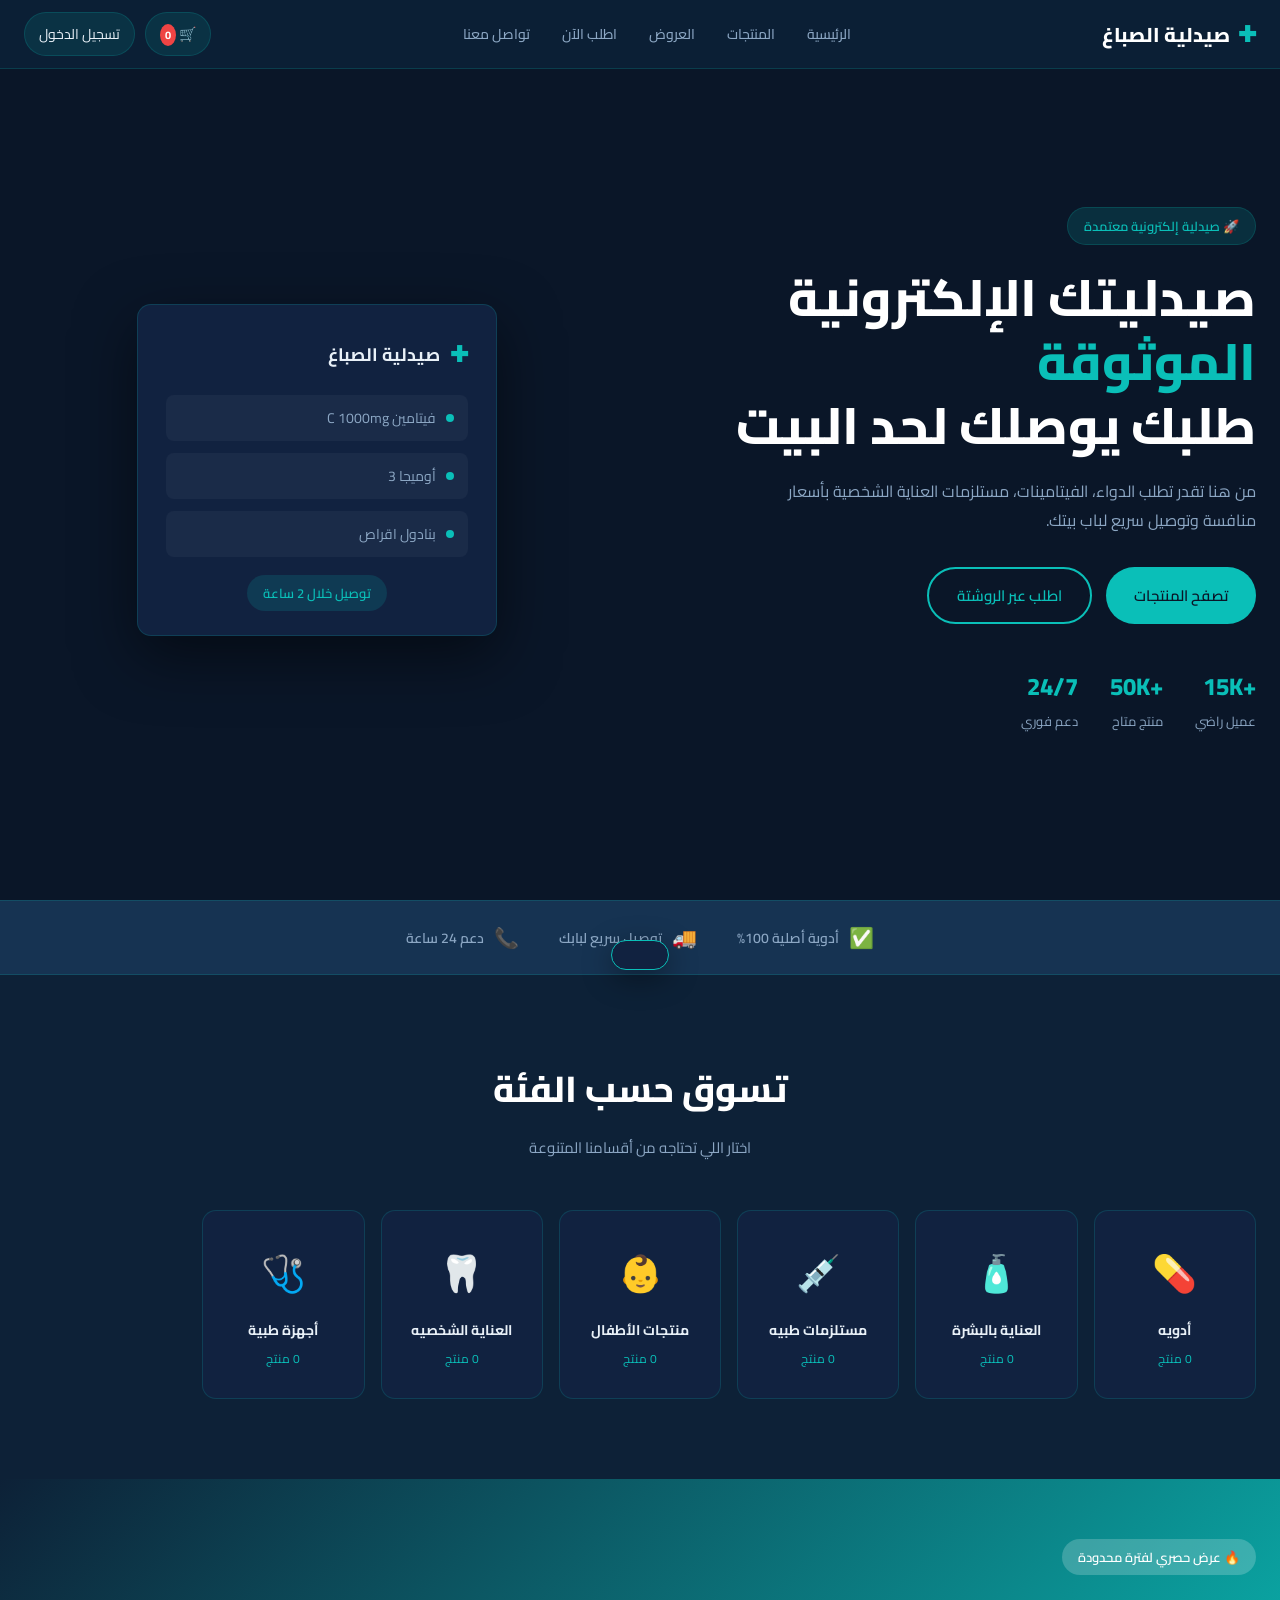
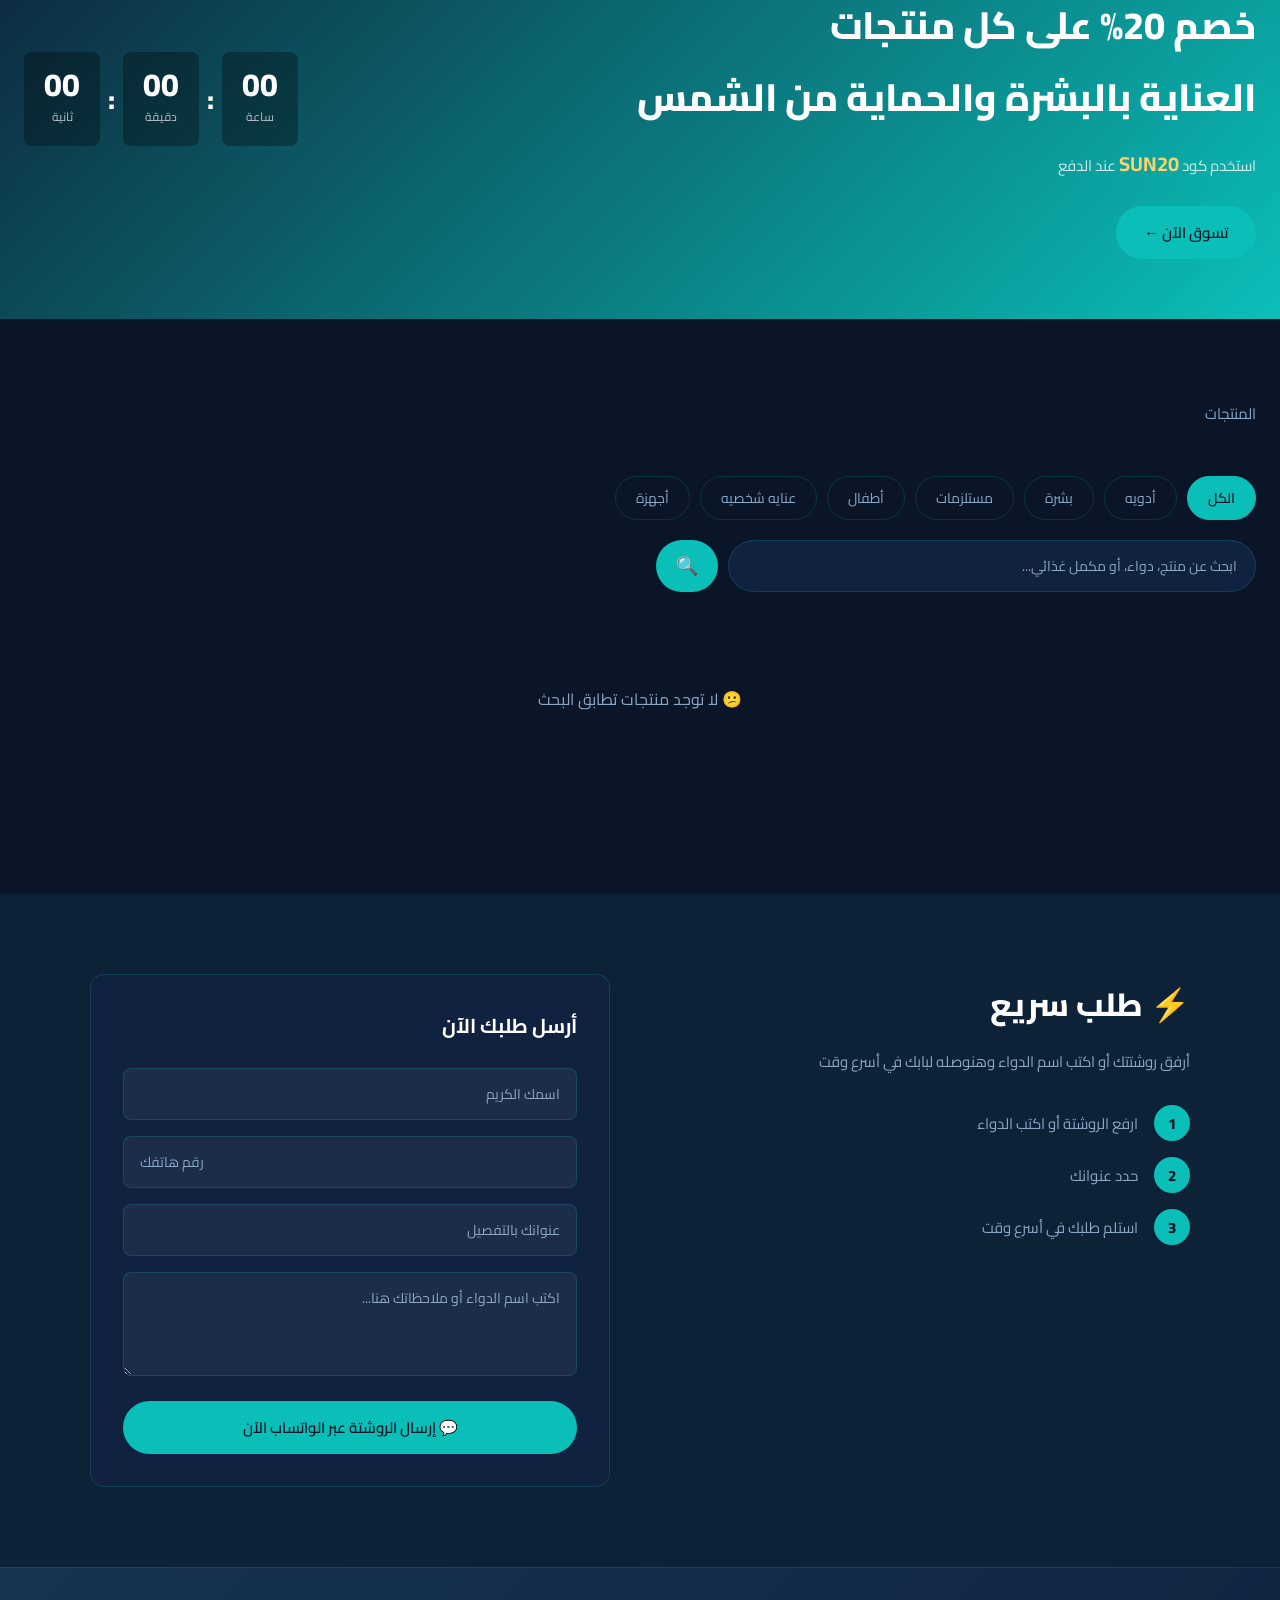
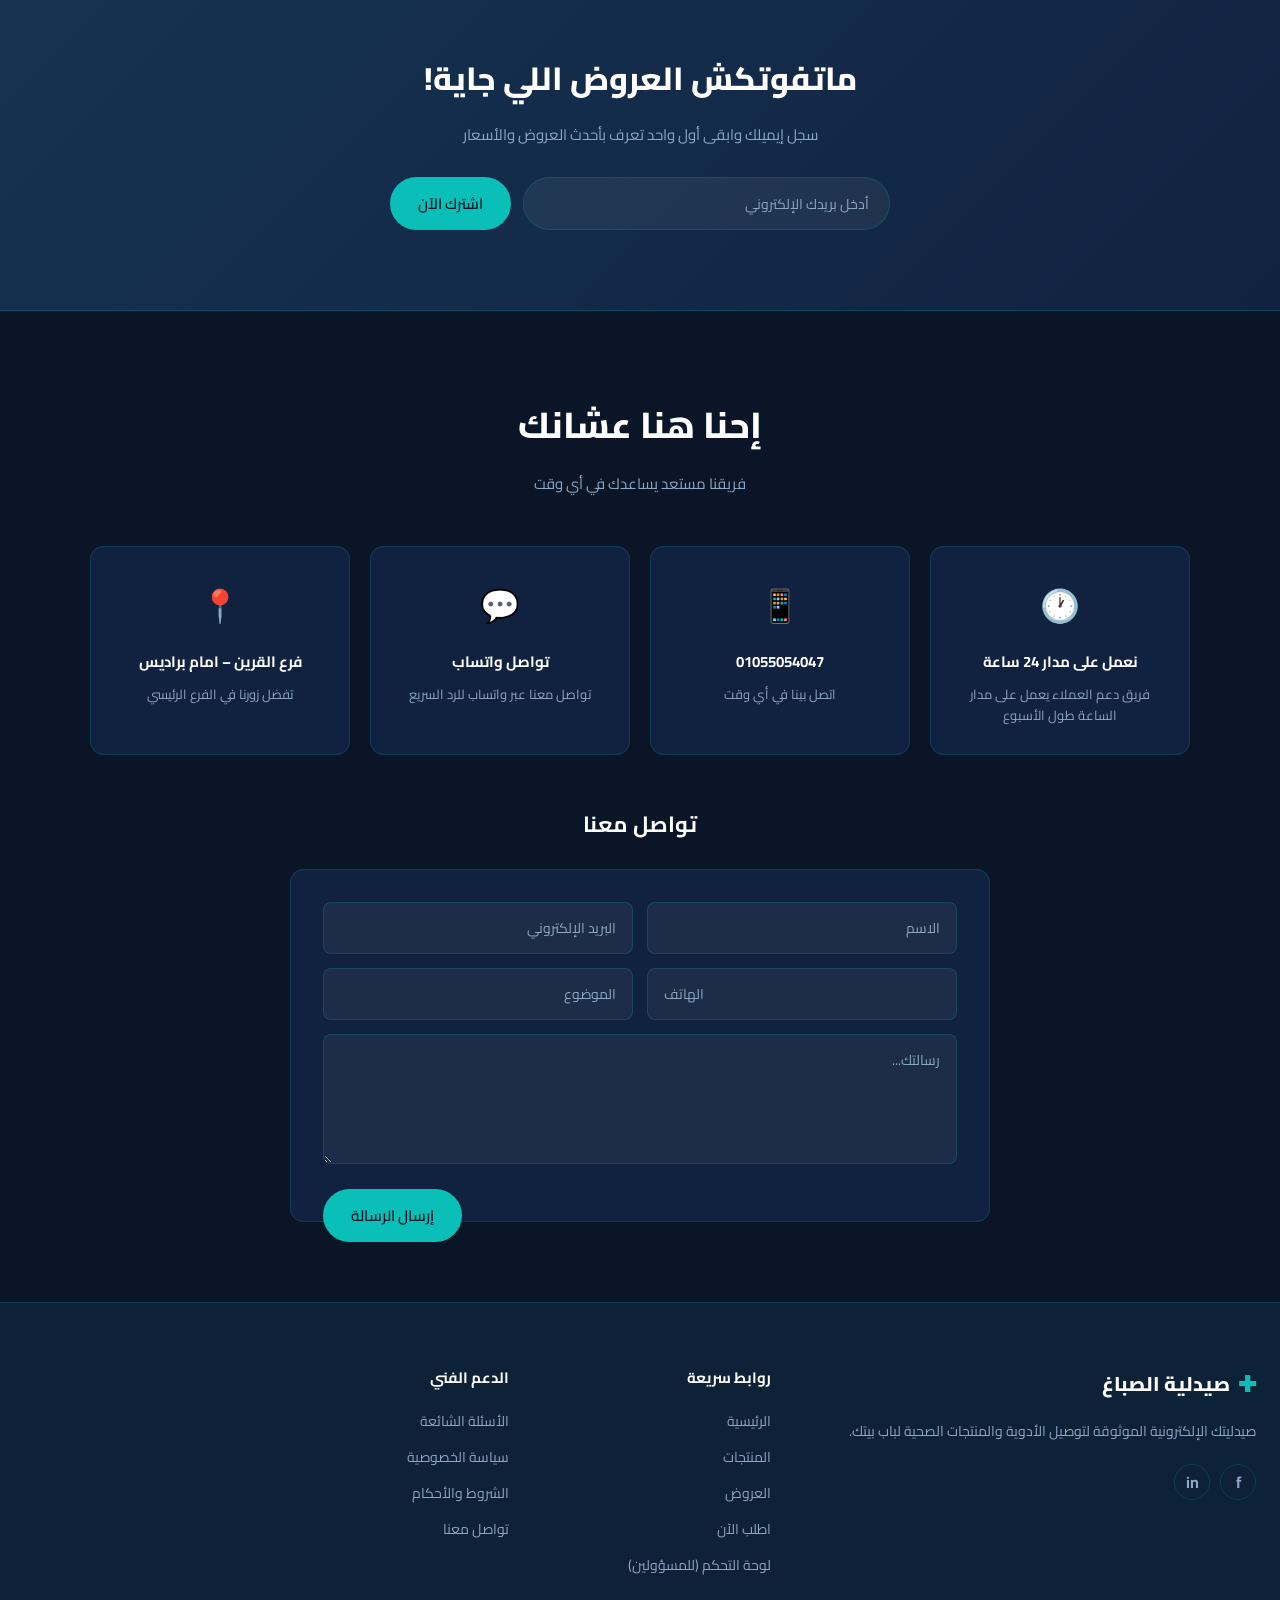
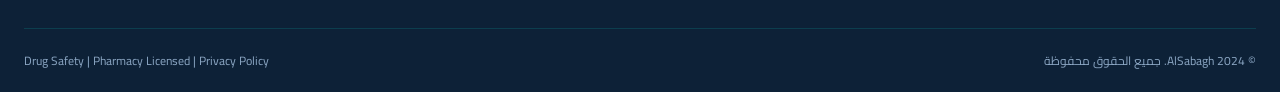
==== index.html @ 17bc20f6 "Add files via upload" ====
<!DOCTYPE html>
<html lang="ar" dir="rtl">
<head>
  <meta charset="UTF-8" />
  <meta name="viewport" content="width=device-width, initial-scale=1.0" />
  <title>صيدلية الصباغ</title>
  <link rel="stylesheet" href="style.css" />
  <link href="https://fonts.googleapis.com/css2?family=Cairo:wght@400;500;600;700;800&display=swap" rel="stylesheet" />
  <!-- Firebase Compat SDK (works without bundler / file://) -->
  <script src="https://www.gstatic.com/firebasejs/10.12.2/firebase-app-compat.js"></script>
  <script src="https://www.gstatic.com/firebasejs/10.12.2/firebase-auth-compat.js"></script>
  <script src="https://www.gstatic.com/firebasejs/10.12.2/firebase-firestore-compat.js"></script>
  <script src="https://www.gstatic.com/firebasejs/10.12.2/firebase-storage-compat.js"></script>
  <script src="app.js" defer></script>
</head>
<body>

<!-- =================== NAVBAR =================== -->
<header class="navbar" id="navbar">
  <div class="nav-container">
    <div class="nav-logo">
      <span class="logo-icon">✚</span>
      <span class="logo-text">صيدلية الصباغ</span>
    </div>
    <nav class="nav-links" id="navLinks">
      <a href="#home">الرئيسية</a>
      <a href="#products">المنتجات</a>
      <a href="#offers">العروض</a>
      <a href="#order">اطلب الآن</a>
      <a href="#contact">تواصل معنا</a>
    </nav>
    <div class="nav-actions">
      <button class="icon-btn" id="cartBtn" title="سلة التسوق">
        🛒 <span class="cart-count" id="cartCount">0</span>
      </button>
      <button class="icon-btn" id="authBtn">تسجيل الدخول</button>
      <button class="hamburger" id="hamburger">☰</button>
    </div>
  </div>
</header>

<!-- =================== HERO =================== -->
<section class="hero" id="home">
  <div class="hero-content">
    <span class="hero-badge">🚀 صيدلية إلكترونية معتمدة</span>
    <h1>صيدليتك الإلكترونية<br /><span class="highlight">الموثوقة</span><br />طلبك يوصلك لحد البيت</h1>
    <p>من هنا تقدر تطلب الدواء، الفيتامينات، مستلزمات العناية الشخصية بأسعار منافسة وتوصيل سريع لباب بيتك.</p>
    <div class="hero-buttons">
      <a href="#products" class="btn btn-primary">تصفح المنتجات</a>
      <a href="#order" class="btn btn-outline">اطلب عبر الروشتة</a>
    </div>
    <div class="hero-stats">
      <div class="stat"><strong>+15K</strong><span>عميل راضي</span></div>
      <div class="stat"><strong>+50K</strong><span>منتج متاح</span></div>
      <div class="stat"><strong>24/7</strong><span>دعم فوري</span></div>
    </div>
  </div>
  <div class="hero-image">
    <div class="hero-card">
      <div class="hero-card-header">
        <span class="logo-icon">✚</span> <strong>صيدلية الصباغ</strong>
      </div>
      <div class="hero-card-items">
        <div class="card-item"><span class="dot teal"></span>فيتامين C 1000mg</div>
        <div class="card-item"><span class="dot teal"></span>أوميجا 3</div>
        <div class="card-item"><span class="dot teal"></span>بنادول اقراص</div>
      </div>
      <div class="hero-card-footer">
        <span class="badge-pill">توصيل خلال 2 ساعة</span>
      </div>
    </div>
  </div>
</section>

<!-- =================== TRUST BAR =================== -->
<div class="trust-bar">
  <div class="trust-item"><span>✅</span> أدوية أصلية 100%</div>
  <div class="trust-item"><span>🚚</span> توصيل سريع لبابك</div>
  <div class="trust-item"><span>📞</span> دعم 24 ساعة</div>
</div>

<!-- =================== CATEGORIES =================== -->
<section class="categories" id="categories">
  <div class="section-header">
    <h2>تسوق حسب الفئة</h2>
    <p>اختار اللي تحتاجه من أقسامنا المتنوعة</p>
  </div>
  <div class="cat-grid">
    <div class="cat-card" data-cat="vitamins">
      <div class="cat-icon">💊</div>
      <div class="cat-name">أدويه</div>
      <div class="cat-count" id="count-vitamins">0 منتج</div>
    </div>
    <div class="cat-card" data-cat="skincare">
      <div class="cat-icon">🧴</div>
      <div class="cat-name">العناية بالبشرة</div>
      <div class="cat-count" id="count-skincare">0 منتج</div>
    </div>
    <div class="cat-card" data-cat="medicine">
      <div class="cat-icon">💉</div>
      <div class="cat-name">مستلزمات طبيه</div>
      <div class="cat-count" id="count-medicine">0 منتج</div>
    </div>
    <div class="cat-card" data-cat="baby">
      <div class="cat-icon">👶</div>
      <div class="cat-name">منتجات الأطفال</div>
      <div class="cat-count" id="count-baby">0 منتج</div>
    </div>
    <div class="cat-card" data-cat="dental">
      <div class="cat-icon">🦷</div>
      <div class="cat-name">العناية الشخصيه</div>
      <div class="cat-count" id="count-dental">0 منتج</div>
    </div>
    <div class="cat-card" data-cat="devices">
      <div class="cat-icon">🩺</div>
      <div class="cat-name">أجهزة طبية</div>
      <div class="cat-count" id="count-devices">0 منتج</div>
    </div>
  </div>
</section>

<!-- =================== FLASH OFFER BANNER =================== -->
<section class="flash-banner" id="offers">
  <div class="flash-content">
    <div class="flash-text">
      <span class="flash-label">🔥 عرض حصري لفترة محدودة</span>
      <h2>خصم 20% على كل منتجات<br />العناية بالبشرة والحماية من الشمس</h2>
      <p>استخدم كود <strong>SUN20</strong> عند الدفع</p>
      <a href="#products" class="btn btn-primary">تسوق الآن ←</a>
    </div>
    <div class="flash-timer" id="flashTimer">
      <div class="timer-block"><span id="t-hours">00</span><small>ساعة</small></div>
      <div class="timer-sep">:</div>
      <div class="timer-block"><span id="t-mins">00</span><small>دقيقة</small></div>
      <div class="timer-sep">:</div>
      <div class="timer-block"><span id="t-secs">00</span><small>ثانية</small></div>
    </div>
  </div>
</section>

<!-- =================== PRODUCTS =================== -->
<section class="products-section" id="products">
  <div class="section-header">
    <p>  المنتجات </p>
  </div>

  <!-- Filter Bar -->
  <div class="filter-bar">
    <button class="filter-btn active" data-filter="all">الكل</button>
    <button class="filter-btn" data-filter="vitamins">أدويه</button>
    <button class="filter-btn" data-filter="skincare">بشرة</button>
    <button class="filter-btn" data-filter="medicine">مستلزمات</button>
    <button class="filter-btn" data-filter="baby">أطفال</button>
    <button class="filter-btn" data-filter="dental">عنايه شخصيه</button>
    <button class="filter-btn" data-filter="devices">أجهزة</button>
  </div>

  <!-- Search -->
  <div class="search-bar">
    <input type="text" id="searchInput" placeholder="ابحث عن منتج، دواء، أو مكمل غذائي..." />
    <button id="searchBtn">🔍</button>
  </div>

  <!-- Products Grid -->
  <div class="products-grid" id="productsGrid">
    <div class="loading-spinner" id="loadingSpinner">
      <div class="spinner"></div>
      <p>جاري تحميل المنتجات...</p>
    </div>
  </div>

  <!-- Pagination -->
  <div class="pagination" id="pagination"></div>
</section>

<!-- =================== ORDER BY PRESCRIPTION =================== -->
<section class="order-section" id="order">
  <div class="order-container">
    <div class="order-info">
      <h2>⚡ طلب سريع</h2>
      <p>أرفق روشتتك أو اكتب اسم الدواء وهنوصله لبابك في أسرع وقت</p>
      <div class="order-steps">
        <div class="step"><span class="step-num">1</span><span>ارفع الروشتة أو اكتب الدواء</span></div>
        <div class="step"><span class="step-num">2</span><span>حدد عنوانك</span></div>
        <div class="step"><span class="step-num">3</span><span>استلم طلبك في أسرع وقت</span></div>
      </div>
    </div>
    <div class="order-form" id="orderForm">
      <h3>أرسل طلبك الآن</h3>
      <div class="form-group">
        <input type="text" id="orderName" placeholder="اسمك الكريم" required />
      </div>
      <div class="form-group">
        <input type="tel" id="orderPhone" placeholder="رقم هاتفك" required />
      </div>
      <div class="form-group">
        <input type="text" id="orderAddress" placeholder="عنوانك بالتفصيل" required />
      </div>
      <div class="form-group">
        <textarea id="orderNotes" placeholder="اكتب اسم الدواء أو ملاحظاتك هنا..." rows="3"></textarea>
      </div>
      <button type="button" id="submitOrderBtn" class="btn btn-primary btn-block">
        💬 إرسال الروشتة عبر الواتساب الآن
      </button>
    </div>
  </div>
</section>

<!-- =================== NEWSLETTER =================== -->
<section class="newsletter">
  <h2>ماتفوتكش العروض اللي جاية!</h2>
  <p>سجل إيميلك وابقى أول واحد تعرف بأحدث العروض والأسعار</p>
  <div class="newsletter-form">
    <input type="email" id="newsletterEmail" placeholder="أدخل بريدك الإلكتروني" />
    <button class="btn btn-primary" id="subscribeBtn">اشترك الآن</button>
  </div>
</section>

<!-- =================== CONTACT =================== -->
<section class="contact-section" id="contact">
  <div class="section-header">
    <h2>إحنا هنا عشانك</h2>
    <p>فريقنا مستعد يساعدك في أي وقت</p>
  </div>
  <div class="contact-grid">
    <div class="contact-card">
      <span class="contact-icon">🕐</span>
      <h4>نعمل على مدار 24 ساعة</h4>
      <p>فريق دعم العملاء يعمل على مدار الساعة طول الأسبوع</p>
    </div>
    <div class="contact-card">
      <span class="contact-icon">📱</span>
      <h4>01055054047</h4>
      <p>اتصل بينا في أي وقت</p>
    </div>
    <div class="contact-card" onclick="window.open('https://wa.me/201055054047', '_blank')" style="cursor: pointer;">
      <span class="contact-icon">💬</span>
      <h4>تواصل واتساب</h4>
      <p>تواصل معنا عبر واتساب للرد السريع</p>
    </div>
    <div class="contact-card">
      <span class="contact-icon">📍</span>
      <h4>فرع القرين – امام براديس</h4>
      <p>تفضل زورنا في الفرع الرئيسي</p>
    </div>
  </div>

  <div class="contact-form-wrapper">
    <h3>تواصل معنا</h3>
    <div class="contact-form">
      <div class="form-row">
        <input type="text" id="cName" placeholder="الاسم" />
        <input type="email" id="cEmail" placeholder="البريد الإلكتروني" />
      </div>
      <div class="form-row">
        <input type="tel" id="cPhone" placeholder="الهاتف" />
        <input type="text" id="cSubject" placeholder="الموضوع" />
      </div>
      <textarea id="cMessage" placeholder="رسالتك..." rows="4"></textarea>
      <button class="btn btn-primary" id="sendContactBtn">إرسال الرسالة</button>
    </div>
  </div>
</section>

<!-- =================== FOOTER =================== -->
<footer class="footer">
  <div class="footer-grid">
    <div class="footer-brand">
      <div class="nav-logo"><span class="logo-icon">✚</span><span class="logo-text">صيدلية الصباغ</span></div>
      <p>صيدليتك الإلكترونية الموثوقة لتوصيل الأدوية والمنتجات الصحية لباب بيتك.</p>
      <div class="social-links">
        <a href="https://www.facebook.com/sydlyh.alsbagh.balqryn.almdabhh?locale=ar_AR">f</a>
        <a href="https://www.instagram.com/elsabagh_pharmacy66?igsh=bWNobHk2NDZ4bTR4">in</a>
      </div>
    </div>
    <div class="footer-col">
      <h4>روابط سريعة</h4>
      <a href="#home">الرئيسية</a>
      <a href="#products">المنتجات</a>
      <a href="#offers">العروض</a>
      <a href="#order">اطلب الآن</a>
      <a href="dashboard.html" target="_blank">لوحة التحكم (للمسؤولين)</a>
    </div>
    <div class="footer-col">
      <h4>الدعم الفني</h4>
      <a href="#">الأسئلة الشائعة</a>
      <a href="#">سياسة الخصوصية</a>
      <a href="#">الشروط والأحكام</a>
      <a href="#contact">تواصل معنا</a>
    </div>
  </div>
  <div class="footer-bottom">
    <p>© 2024 AlSabagh. جميع الحقوق محفوظة</p>
    <p>Drug Safety | Pharmacy Licensed | Privacy Policy</p>
  </div>
</footer>

<!-- =================== CART DRAWER =================== -->
<div class="cart-overlay" id="cartOverlay"></div>
<div class="cart-drawer" id="cartDrawer">
  <div class="cart-header">
    <h3>سلة التسوق</h3>
    <button id="closeCart">✕</button>
  </div>
  <div class="cart-items" id="cartItems"></div>
  <div class="cart-footer" id="cartFooter" style="display:none">
    <div class="cart-total">الإجمالي: <strong id="cartTotal">0 ج.م</strong></div>
    <button class="btn btn-primary btn-block" id="checkoutBtn">إتمام الشراء</button>
  </div>
</div>

<!-- =================== AUTH MODAL =================== -->
<div class="modal-overlay" id="authOverlay">
  <div class="modal" id="authModal">
    <button class="modal-close" id="closeAuth">✕</button>
    <div class="auth-tabs">
      <button class="auth-tab active" id="tabLogin">تسجيل الدخول</button>
      <button class="auth-tab" id="tabRegister">إنشاء حساب</button>
    </div>

    <!-- Login Form -->
    <div class="auth-form" id="loginForm">
      <h2>أهلاً بيك!</h2>
      <p class="auth-sub">سجل دخولك للمتابعة</p>
      <div class="form-group">
        <label>البريد الإلكتروني</label>
        <input type="email" id="loginEmail" placeholder="example@email.com" />
      </div>
      <div class="form-group">
        <label>كلمة المرور</label>
        <div class="input-eye">
          <input type="password" id="loginPassword" placeholder="كلمة المرور" />
          <button class="eye-btn" id="toggleLoginPwd">👁</button>
        </div>
      </div>
      <div class="auth-error" id="loginError"></div>
      <button class="btn btn-primary btn-block" id="loginBtn">تسجيل الدخول</button>
      <div class="divider">أو</div>
      <button class="btn btn-google" id="googleLoginBtn">
        <img src="https://www.gstatic.com/firebasejs/ui/2.0.0/images/auth/google.svg" width="18" /> تسجيل بجوجل
      </button>
      <p class="auth-link">نسيت كلمة المرور؟ <a href="#" id="forgotPwdLink">استعادتها</a></p>
    </div>

    <!-- Register Form -->
    <div class="auth-form hidden" id="registerForm">
      <h2>إنشاء حساب جديد</h2>
      <p class="auth-sub">انضم لعيلة الصباغ</p>
      <div class="form-group">
        <label>الاسم الكامل</label>
        <input type="text" id="regName" placeholder="اسمك الكريم" />
      </div>
      <div class="form-group">
        <label>البريد الإلكتروني</label>
        <input type="email" id="regEmail" placeholder="example@email.com" />
      </div>
      <div class="form-group">
        <label>رقم الهاتف</label>
        <input type="tel" id="regPhone" placeholder="01XXXXXXXXX" />
      </div>
      <div class="form-group">
        <label>كلمة المرور</label>
        <div class="input-eye">
          <input type="password" id="regPassword" placeholder="6 أحرف على الأقل" />
          <button class="eye-btn" id="toggleRegPwd">👁</button>
        </div>
        <div class="password-strength" id="pwdStrength"></div>
      </div>
      <div class="form-group">
        <label>تأكيد كلمة المرور</label>
        <input type="password" id="regConfirm" placeholder="أعد كتابة كلمة المرور" />
      </div>
      <div class="auth-error" id="registerError"></div>
      <button class="btn btn-primary btn-block" id="registerBtn">إنشاء الحساب</button>
      <div class="divider">أو</div>
      <button class="btn btn-google" id="googleRegBtn">
        <img src="https://www.gstatic.com/firebasejs/ui/2.0.0/images/auth/google.svg" width="18" /> التسجيل بجوجل
      </button>
    </div>
  </div>
</div>

<!-- =================== TOAST =================== -->
<div class="toast" id="toast"></div>

<!-- =================== PRODUCT MODAL =================== -->
<div class="modal-overlay" id="productOverlay">
  <div class="modal product-modal" id="productModal">
    <button class="modal-close" id="closeProduct">✕</button>
    <div id="productModalContent"></div>
  </div>
</div>

<!-- =================== CHECKOUT ADDRESS MODAL =================== -->
<div class="modal-overlay hidden" id="checkoutAddressOverlay">
  <div class="modal" style="max-width: 480px;">
    <button class="modal-close" id="closeAddressModal">✕</button>
    <div class="auth-form" style="padding: 10px 5px;">
      <h2>شحن الطلب 🚚</h2>
      <p class="auth-sub">اختر عنوان التوصيل لإتمام عملية الشراء</p>

      <!-- قائمة اختيار العناوين المحفوظة -->
      <div class="form-group">
        <label>عنوان التوصيل</label>
        <select id="addressSelector" style="width:100%; padding:12px; background:rgba(255,255,255,0.05); border:1px solid var(--border); color:var(--white); border-radius:var(--radius-sm);">
          <!-- سيتم ملء العناوين هنا بالـ JS -->
        </select>
      </div>

      <!-- حقول إدخال عنوان جديد (تظهر وتختفي ديناميكياً) -->
      <div id="newAddressFields" class="hidden" style="margin-top: 16px; display: flex; flex-direction: column; gap: 14px;">
        <div class="form-group">
          <label>الاسم الكامل للمستلم *</label>
          <input type="text" id="shipName" placeholder="اسم الشخص المستلم" />
        </div>
        <div class="form-group">
          <label>رقم الموبايل *</label>
          <input type="tel" id="shipPhone" placeholder="01XXXXXXXXX" />
        </div>
        <div class="form-group">
          <label>العنوان بالتفصيل *</label>
          <textarea id="shipAddress" placeholder="المحافظة، المدينة، اسم الشارع، رقم العمارة والشقة" rows="3" style="width:100%; background:rgba(255,255,255,0.05); border:1px solid var(--border); color:var(--white); border-radius:var(--radius-sm); padding:10px; font-family:'Cairo';"></textarea>
        </div>
        <div style="display: flex; align-items: center; gap: 8px; margin-top: 4px;">
          <input type="checkbox" id="saveAddressCheck" checked style="width: auto; cursor: pointer;" />
          <label for="saveAddressCheck" style="cursor: pointer; font-size: 13px; color: var(--text-muted);">حفظ هذا العنوان لاستخدامه لاحقاً</label>
        </div>
      </div>

      <div class="auth-error" id="addressModalError" style="margin-top: 10px;"></div>
      <button class="btn btn-primary btn-block" id="confirmOrderBtn" style="margin-top: 16px;">تأكيد وإرسال الطلب الآن 🎉</button>
    </div>
  </div>
</div>

</body>
</html>
---- style.css ----
/* ========================
   RESET & BASE
======================== */
*, *::before, *::after { box-sizing: border-box; margin: 0; padding: 0; }

:root {
  --teal: #0ABFB8;
  --teal-dark: #089990;
  --teal-light: #d0f5f4;
  --navy: #0d2137;
  --navy-mid: #163352;
  --dark-bg: #0a1628;
  --card-bg: #112240;
  --text-main: #e8f0f7;
  --text-muted: #8ca7c4;
  --yellow: #FFD166;
  --red: #ef4444;
  --green: #22c55e;
  --white: #ffffff;
  --border: rgba(10,191,184,0.18);
  --radius: 14px;
  --radius-sm: 8px;
  --shadow: 0 4px 24px rgba(0,0,0,0.4);
  --transition: 0.25s ease;
}

html { scroll-behavior: smooth; }

body {
  font-family: 'Cairo', sans-serif;
  background: var(--dark-bg);
  color: var(--text-main);
  direction: rtl;
  overflow-x: hidden;
}

a { text-decoration: none; color: inherit; }
img { max-width: 100%; }

/* ========================
   SCROLLBAR
======================== */
::-webkit-scrollbar { width: 6px; }
::-webkit-scrollbar-track { background: var(--navy); }
::-webkit-scrollbar-thumb { background: var(--teal); border-radius: 3px; }

/* ========================
   BUTTONS
======================== */
.btn {
  display: inline-flex;
  align-items: center;
  justify-content: center;
  gap: 8px;
  padding: 12px 28px;
  border-radius: 50px;
  border: none;
  cursor: pointer;
  font-family: 'Cairo', sans-serif;
  font-size: 15px;
  font-weight: 600;
  transition: var(--transition);
  white-space: nowrap;
}
.btn-primary {
  background: var(--teal);
  color: var(--dark-bg);
}
.btn-primary:hover { background: var(--teal-dark); transform: translateY(-2px); box-shadow: 0 6px 20px rgba(10,191,184,0.35); }
.btn-outline {
  background: transparent;
  color: var(--teal);
  border: 2px solid var(--teal);
}
.btn-outline:hover { background: var(--teal); color: var(--dark-bg); }
.btn-block { width: 100%; }
.btn-google {
  background: var(--white);
  color: #333;
  border: 1px solid #ddd;
  font-size: 14px;
  gap: 10px;
  width: 100%;
  padding: 11px;
  border-radius: 50px;
}
.btn-google:hover { background: #f7f7f7; }

.icon-btn {
  background: rgba(10,191,184,0.12);
  border: 1px solid var(--border);
  color: var(--text-main);
  padding: 8px 14px;
  border-radius: 50px;
  cursor: pointer;
  font-size: 14px;
  position: relative;
  font-family: 'Cairo', sans-serif;
  transition: var(--transition);
}
.icon-btn:hover { background: var(--teal); color: var(--dark-bg); }

.cart-count {
  background: var(--red);
  color: white;
  border-radius: 50%;
  font-size: 11px;
  padding: 1px 5px;
  font-weight: 700;
}

/* ========================
   NAVBAR
======================== */
.navbar {
  position: fixed;
  top: 0; right: 0; left: 0;
  z-index: 1000;
  background: rgba(13, 33, 55, 0.92);
  backdrop-filter: blur(14px);
  border-bottom: 1px solid var(--border);
  transition: var(--transition);
}
.navbar.scrolled { background: rgba(10, 22, 40, 0.98); }

.nav-container {
  max-width: 1280px;
  margin: 0 auto;
  padding: 0 24px;
  height: 68px;
  display: flex;
  align-items: center;
  gap: 20px;
}

.nav-logo {
  display: flex;
  align-items: center;
  gap: 8px;
  font-size: 20px;
  font-weight: 800;
  color: var(--white);
  flex-shrink: 0;
}
.logo-icon { color: var(--teal); font-size: 22px; }
.logo-text { color: var(--white); }

.nav-links {
  display: flex;
  gap: 4px;
  margin: 0 auto;
}
.nav-links a {
  padding: 8px 14px;
  border-radius: 50px;
  font-size: 14px;
  font-weight: 500;
  color: var(--text-muted);
  transition: var(--transition);
}
.nav-links a:hover { color: var(--teal); background: rgba(10,191,184,0.1); }

.nav-actions { display: flex; align-items: center; gap: 10px; }

.hamburger {
  display: none;
  background: none;
  border: none;
  color: var(--text-main);
  font-size: 22px;
  cursor: pointer;
}

/* ========================
   HERO
======================== */
.hero {
  min-height: 100vh;
  padding: 120px 24px 80px;
  max-width: 1280px;
  margin: 0 auto;
  display: grid;
  grid-template-columns: 1fr 1fr;
  align-items: center;
  gap: 60px;
}

.hero-badge {
  display: inline-block;
  background: rgba(10,191,184,0.15);
  color: var(--teal);
  border: 1px solid var(--border);
  padding: 6px 16px;
  border-radius: 50px;
  font-size: 13px;
  font-weight: 600;
  margin-bottom: 20px;
}

.hero-content h1 {
  font-size: clamp(32px, 4vw, 52px);
  font-weight: 800;
  line-height: 1.25;
  margin-bottom: 20px;
  color: var(--white);
}
.hero-content h1 .highlight { color: var(--teal); }
.hero-content p { font-size: 16px; color: var(--text-muted); line-height: 1.8; margin-bottom: 32px; max-width: 500px; }

.hero-buttons { display: flex; gap: 14px; flex-wrap: wrap; margin-bottom: 40px; }

.hero-stats {
  display: flex;
  gap: 32px;
}
.stat { display: flex; flex-direction: column; }
.stat strong { font-size: 24px; font-weight: 800; color: var(--teal); }
.stat span { font-size: 13px; color: var(--text-muted); }

/* Hero Card */
.hero-image { display: flex; justify-content: center; }
.hero-card {
  background: var(--card-bg);
  border: 1px solid var(--border);
  border-radius: var(--radius);
  padding: 28px;
  width: 100%;
  max-width: 360px;
  box-shadow: 0 20px 60px rgba(0,0,0,0.5);
  animation: float 4s ease-in-out infinite;
}
@keyframes float {
  0%, 100% { transform: translateY(0); }
  50% { transform: translateY(-12px); }
}
.hero-card-header { display: flex; align-items: center; gap: 10px; font-size: 18px; font-weight: 700; margin-bottom: 20px; }
.hero-card-items { display: flex; flex-direction: column; gap: 12px; margin-bottom: 20px; }
.card-item { display: flex; align-items: center; gap: 10px; font-size: 14px; color: var(--text-muted); background: rgba(255,255,255,0.04); padding: 10px 14px; border-radius: var(--radius-sm); }
.dot { width: 8px; height: 8px; border-radius: 50%; flex-shrink: 0; }
.dot.teal { background: var(--teal); }
.dot.yellow { background: var(--yellow); }
.hero-card-footer { text-align: center; }
.badge-pill { background: rgba(10,191,184,0.15); color: var(--teal); padding: 6px 16px; border-radius: 50px; font-size: 13px; font-weight: 600; }

/* ========================
   TRUST BAR
======================== */
.trust-bar {
  background: var(--navy-mid);
  border-top: 1px solid var(--border);
  border-bottom: 1px solid var(--border);
  display: flex;
  justify-content: center;
  gap: 40px;
  padding: 18px 24px;
  flex-wrap: wrap;
}
.trust-item { display: flex; align-items: center; gap: 10px; font-size: 14px; font-weight: 600; color: var(--text-muted); }
.trust-item span { font-size: 20px; }

/* ========================
   SECTIONS COMMON
======================== */
section { padding: 80px 24px; }
.section-header { text-align: center; margin-bottom: 48px; }
.section-header h2 { font-size: clamp(24px, 3vw, 36px); font-weight: 800; color: var(--white); margin-bottom: 10px; }
.section-header p { color: var(--text-muted); font-size: 15px; }

/* ========================
   CATEGORIES
======================== */
.categories { background: var(--navy); }
.categories .section-header h2, .categories .section-header p { max-width: 600px; margin-left: auto; margin-right: auto; }

.cat-grid {
  max-width: 1280px;
  margin: 0 auto;
  display: grid;
  grid-template-columns: repeat(auto-fill, minmax(160px, 1fr));
  gap: 16px;
}
.cat-card {
  background: var(--card-bg);
  border: 1px solid var(--border);
  border-radius: var(--radius);
  padding: 28px 20px;
  text-align: center;
  cursor: pointer;
  transition: var(--transition);
}
.cat-card:hover, .cat-card.active { border-color: var(--teal); background: rgba(10,191,184,0.1); transform: translateY(-4px); }
.cat-icon { font-size: 36px; margin-bottom: 10px; }
.cat-name { font-size: 14px; font-weight: 700; color: var(--text-main); margin-bottom: 4px; }
.cat-count { font-size: 12px; color: var(--teal); }

/* ========================
   FLASH BANNER
======================== */
.flash-banner {
  background: linear-gradient(135deg, #0d2137 0%, #0abfb8 100%);
  padding: 60px 24px;
}
.flash-content {
  max-width: 1280px;
  margin: 0 auto;
  display: flex;
  align-items: center;
  justify-content: space-between;
  gap: 40px;
  flex-wrap: wrap;
}
.flash-label {
  display: inline-block;
  background: rgba(255,255,255,0.2);
  padding: 6px 16px;
  border-radius: 50px;
  font-size: 13px;
  font-weight: 600;
  margin-bottom: 14px;
  color: var(--white);
}
.flash-text h2 { font-size: clamp(22px, 3vw, 38px); font-weight: 800; color: var(--white); margin-bottom: 12px; }
.flash-text p { font-size: 15px; color: rgba(255,255,255,0.8); margin-bottom: 24px; }
.flash-text strong { color: var(--yellow); font-size: 20px; }

.flash-timer { display: flex; align-items: center; gap: 8px; }
.timer-block {
  background: rgba(0,0,0,0.3);
  border-radius: var(--radius-sm);
  padding: 16px 20px;
  text-align: center;
  min-width: 72px;
}
.timer-block span { display: block; font-size: 32px; font-weight: 800; color: var(--white); line-height: 1; }
.timer-block small { color: rgba(255,255,255,0.7); font-size: 12px; }
.timer-sep { font-size: 28px; font-weight: 800; color: var(--white); }

/* ========================
   PRODUCTS
======================== */
.products-section { max-width: 1280px; margin: 0 auto; }
.products-section .section-header h2 { text-align: right; }
.products-section .section-header p { text-align: right; }

.filter-bar {
  display: flex;
  gap: 10px;
  flex-wrap: wrap;
  margin-bottom: 20px;
}
.filter-btn {
  padding: 8px 20px;
  border-radius: 50px;
  border: 1px solid var(--border);
  background: transparent;
  color: var(--text-muted);
  font-family: 'Cairo', sans-serif;
  font-size: 14px;
  cursor: pointer;
  transition: var(--transition);
}
.filter-btn:hover, .filter-btn.active {
  background: var(--teal);
  color: var(--dark-bg);
  border-color: var(--teal);
  font-weight: 600;
}

.search-bar {
  display: flex;
  gap: 10px;
  margin-bottom: 32px;
  max-width: 600px;
}
.search-bar input {
  flex: 1;
  background: var(--card-bg);
  border: 1px solid var(--border);
  color: var(--text-main);
  padding: 12px 18px;
  border-radius: 50px;
  font-family: 'Cairo', sans-serif;
  font-size: 14px;
}
.search-bar input::placeholder { color: var(--text-muted); }
.search-bar input:focus { outline: none; border-color: var(--teal); }
.search-bar button {
  background: var(--teal);
  color: var(--dark-bg);
  border: none;
  padding: 12px 20px;
  border-radius: 50px;
  font-size: 18px;
  cursor: pointer;
}

.products-grid {
  display: grid;
  grid-template-columns: repeat(auto-fill, minmax(220px, 1fr));
  gap: 20px;
  margin-bottom: 40px;
}

/* Product Card */
.product-card {
  background: var(--card-bg);
  border: 1px solid var(--border);
  border-radius: var(--radius);
  overflow: hidden;
  transition: var(--transition);
  cursor: pointer;
  position: relative;
}
.product-card:hover { transform: translateY(-6px); border-color: var(--teal); box-shadow: 0 12px 36px rgba(10,191,184,0.15); }

.product-badge {
  position: absolute;
  top: 12px;
  right: 12px;
  background: var(--red);
  color: white;
  font-size: 11px;
  font-weight: 700;
  padding: 3px 10px;
  border-radius: 50px;
  z-index: 2;
}

.product-image {
  width: 100%;
  height: 180px;
  object-fit: cover;
  background: var(--navy-mid);
  display: flex;
  align-items: center;
  justify-content: center;
  font-size: 60px;
  color: var(--teal);
}
.product-image img { width: 100%; height: 100%; object-fit: cover; }

.product-info { padding: 16px; }
.product-name { font-size: 14px; font-weight: 700; color: var(--white); margin-bottom: 6px; line-height: 1.4; }
.product-desc { font-size: 12px; color: var(--text-muted); margin-bottom: 10px; line-height: 1.6; }
.product-price { display: flex; align-items: center; gap: 8px; margin-bottom: 12px; }
.price-current { font-size: 18px; font-weight: 800; color: var(--teal); }
.price-old { font-size: 13px; color: var(--text-muted); text-decoration: line-through; }

.product-actions { display: flex; gap: 8px; }
.product-actions .btn { flex: 1; padding: 9px 12px; font-size: 13px; border-radius: var(--radius-sm); }
.btn-cart { background: var(--teal); color: var(--dark-bg); border: none; }
.btn-wish { background: rgba(255,255,255,0.06); color: var(--text-muted); border: 1px solid var(--border); }
.btn-wish:hover { border-color: var(--red); color: var(--red); }

/* Loading */
.loading-spinner { grid-column: 1 / -1; text-align: center; padding: 60px 20px; }
.spinner { width: 48px; height: 48px; border: 4px solid var(--border); border-top-color: var(--teal); border-radius: 50%; animation: spin 0.9s linear infinite; margin: 0 auto 16px; }
@keyframes spin { to { transform: rotate(360deg); } }

.no-products { grid-column: 1 / -1; text-align: center; padding: 60px 20px; color: var(--text-muted); font-size: 16px; }

/* Pagination */
.pagination { display: flex; justify-content: center; gap: 8px; flex-wrap: wrap; }
.page-btn {
  width: 40px;
  height: 40px;
  border-radius: 50%;
  border: 1px solid var(--border);
  background: var(--card-bg);
  color: var(--text-muted);
  font-family: 'Cairo', sans-serif;
  font-size: 14px;
  cursor: pointer;
  transition: var(--transition);
}
.page-btn.active, .page-btn:hover { background: var(--teal); color: var(--dark-bg); border-color: var(--teal); font-weight: 700; }

/* ========================
   ORDER SECTION
======================== */
.order-section { background: var(--navy); }
.order-container {
  max-width: 1100px;
  margin: 0 auto;
  display: grid;
  grid-template-columns: 1fr 1fr;
  gap: 60px;
  align-items: start;
}
.order-info h2 { font-size: 32px; font-weight: 800; color: var(--white); margin-bottom: 14px; }
.order-info p { color: var(--text-muted); font-size: 15px; line-height: 1.8; margin-bottom: 30px; }
.order-steps { display: flex; flex-direction: column; gap: 16px; }
.step { display: flex; align-items: center; gap: 16px; font-size: 15px; color: var(--text-muted); }
.step-num {
  width: 36px;
  height: 36px;
  border-radius: 50%;
  background: var(--teal);
  color: var(--dark-bg);
  display: flex;
  align-items: center;
  justify-content: center;
  font-weight: 800;
  flex-shrink: 0;
}

.order-form {
  background: var(--card-bg);
  border: 1px solid var(--border);
  border-radius: var(--radius);
  padding: 32px;
}
.order-form h3 { font-size: 20px; font-weight: 700; color: var(--white); margin-bottom: 24px; }

.form-group { margin-bottom: 16px; }
.form-group input,
.form-group textarea,
.form-group select {
  width: 100%;
  background: rgba(255,255,255,0.05);
  border: 1px solid var(--border);
  color: var(--text-main);
  padding: 12px 16px;
  border-radius: var(--radius-sm);
  font-family: 'Cairo', sans-serif;
  font-size: 14px;
  transition: var(--transition);
}
.form-group input:focus,
.form-group textarea:focus { outline: none; border-color: var(--teal); background: rgba(10,191,184,0.05); }
.form-group input::placeholder,
.form-group textarea::placeholder { color: var(--text-muted); }
.form-group label { display: block; font-size: 13px; font-weight: 600; color: var(--text-muted); margin-bottom: 8px; }

.file-upload {
  border: 2px dashed var(--border);
  border-radius: var(--radius-sm);
  padding: 20px;
  text-align: center;
  cursor: pointer;
  transition: var(--transition);
}
.file-upload:hover { border-color: var(--teal); background: rgba(10,191,184,0.05); }
.file-label { display: flex; flex-direction: column; align-items: center; gap: 8px; color: var(--text-muted); font-size: 14px; cursor: pointer; }
.file-label span:first-child { font-size: 28px; }
.file-label u { color: var(--teal); }
.file-label small { font-size: 11px; }
.file-name { font-size: 12px; color: var(--teal); margin-top: 8px; }

/* ========================
   NEWSLETTER
======================== */
.newsletter {
  background: linear-gradient(135deg, var(--navy-mid), var(--card-bg));
  text-align: center;
  border-top: 1px solid var(--border);
  border-bottom: 1px solid var(--border);
}
.newsletter h2 { font-size: clamp(22px, 3vw, 32px); font-weight: 800; color: var(--white); margin-bottom: 12px; }
.newsletter p { color: var(--text-muted); font-size: 15px; margin-bottom: 28px; }
.newsletter-form {
  display: flex;
  gap: 12px;
  max-width: 500px;
  margin: 0 auto;
}
.newsletter-form input {
  flex: 1;
  background: rgba(255,255,255,0.06);
  border: 1px solid var(--border);
  color: var(--text-main);
  padding: 12px 20px;
  border-radius: 50px;
  font-family: 'Cairo', sans-serif;
  font-size: 14px;
}
.newsletter-form input:focus { outline: none; border-color: var(--teal); }
.newsletter-form input::placeholder { color: var(--text-muted); }

/* ========================
   CONTACT
======================== */
.contact-section { background: var(--dark-bg); }
.contact-grid {
  max-width: 1100px;
  margin: 0 auto 48px;
  display: grid;
  grid-template-columns: repeat(auto-fill, minmax(220px, 1fr));
  gap: 20px;
}
.contact-card {
  background: var(--card-bg);
  border: 1px solid var(--border);
  border-radius: var(--radius);
  padding: 28px 20px;
  text-align: center;
  transition: var(--transition);
}
.contact-card:hover { border-color: var(--teal); }
.contact-icon { font-size: 32px; margin-bottom: 12px; display: block; }
.contact-card h4 { font-size: 15px; font-weight: 700; color: var(--white); margin-bottom: 8px; }
.contact-card p { font-size: 13px; color: var(--text-muted); line-height: 1.6; }

.contact-form-wrapper { max-width: 700px; margin: 0 auto; }
.contact-form-wrapper h3 { font-size: 22px; font-weight: 700; color: var(--white); margin-bottom: 24px; text-align: center; }
.contact-form { background: var(--card-bg); border: 1px solid var(--border); border-radius: var(--radius); padding: 32px; }
.form-row { display: grid; grid-template-columns: 1fr 1fr; gap: 14px; margin-bottom: 14px; }
.contact-form input, .contact-form textarea {
  width: 100%;
  background: rgba(255,255,255,0.05);
  border: 1px solid var(--border);
  color: var(--text-main);
  padding: 12px 16px;
  border-radius: var(--radius-sm);
  font-family: 'Cairo', sans-serif;
  font-size: 14px;
}
.contact-form input:focus, .contact-form textarea:focus { outline: none; border-color: var(--teal); }
.contact-form input::placeholder, .contact-form textarea::placeholder { color: var(--text-muted); }
.contact-form textarea { resize: vertical; margin-bottom: 16px; }
.contact-form .btn { float: left; }

/* ========================
   FOOTER
======================== */
.footer { background: var(--navy); border-top: 1px solid var(--border); padding: 60px 24px 20px; }
.footer-grid {
  max-width: 1280px;
  margin: 0 auto;
  display: grid;
  grid-template-columns: 2fr 1fr 1fr 1fr;
  gap: 40px;
  margin-bottom: 40px;
}
.footer-brand p { color: var(--text-muted); font-size: 14px; line-height: 1.8; margin-top: 14px; margin-bottom: 20px; }
.social-links { display: flex; gap: 10px; }
.social-links a {
  width: 36px;
  height: 36px;
  border-radius: 50%;
  border: 1px solid var(--border);
  display: flex;
  align-items: center;
  justify-content: center;
  font-weight: 700;
  color: var(--text-muted);
  transition: var(--transition);
}
.social-links a:hover { border-color: var(--teal); color: var(--teal); }
.footer-col h4 { font-size: 15px; font-weight: 700; color: var(--white); margin-bottom: 16px; }
.footer-col a { display: block; color: var(--text-muted); font-size: 14px; margin-bottom: 10px; transition: var(--transition); }
.footer-col a:hover { color: var(--teal); }
.footer-bottom {
  max-width: 1280px;
  margin: 0 auto;
  border-top: 1px solid var(--border);
  padding-top: 20px;
  display: flex;
  justify-content: space-between;
  align-items: center;
  flex-wrap: wrap;
  gap: 10px;
  font-size: 12px;
  color: var(--text-muted);
}

/* ========================
   CART DRAWER
======================== */
.cart-overlay {
  position: fixed;
  inset: 0;
  background: rgba(0,0,0,0.6);
  z-index: 1100;
  opacity: 0;
  pointer-events: none;
  transition: opacity 0.3s;
}
.cart-overlay.open { opacity: 1; pointer-events: all; }

.cart-drawer {
  position: fixed;
  top: 0;
  right: -420px;
  width: 380px;
  max-width: 100vw;
  height: 100vh;
  background: var(--navy-mid);
  border-left: 1px solid var(--border);
  z-index: 1200;
  transition: right 0.35s cubic-bezier(0.25, 0.46, 0.45, 0.94);
  display: flex;
  flex-direction: column;
}
.cart-drawer.open { right: 0; }

.cart-header {
  display: flex;
  justify-content: space-between;
  align-items: center;
  padding: 20px 24px;
  border-bottom: 1px solid var(--border);
}
.cart-header h3 { font-size: 18px; font-weight: 700; color: var(--white); }
.cart-header button { background: none; border: none; color: var(--text-muted); font-size: 20px; cursor: pointer; }

.cart-items { flex: 1; overflow-y: auto; padding: 16px; }
.cart-item {
  display: flex;
  gap: 12px;
  padding: 12px 0;
  border-bottom: 1px solid var(--border);
}
.cart-item-icon { font-size: 32px; width: 48px; height: 48px; background: var(--card-bg); border-radius: var(--radius-sm); display: flex; align-items: center; justify-content: center; flex-shrink: 0; }
.cart-item-info { flex: 1; }
.cart-item-name { font-size: 13px; font-weight: 600; color: var(--white); margin-bottom: 4px; }
.cart-item-price { font-size: 14px; font-weight: 700; color: var(--teal); }
.cart-item-qty { display: flex; align-items: center; gap: 8px; margin-top: 6px; }
.qty-btn { background: var(--card-bg); border: 1px solid var(--border); color: var(--text-main); width: 26px; height: 26px; border-radius: 50%; cursor: pointer; font-size: 14px; }
.qty-btn:hover { background: var(--teal); color: var(--dark-bg); border-color: var(--teal); }
.qty-num { font-size: 14px; font-weight: 600; min-width: 20px; text-align: center; }
.remove-item { background: none; border: none; color: var(--text-muted); font-size: 16px; cursor: pointer; margin-right: auto; }
.remove-item:hover { color: var(--red); }

.cart-empty { text-align: center; padding: 60px 20px; color: var(--text-muted); font-size: 15px; }
.cart-empty-icon { font-size: 48px; margin-bottom: 12px; }

.cart-footer { padding: 16px 24px; border-top: 1px solid var(--border); }
.cart-total { display: flex; justify-content: space-between; align-items: center; font-size: 15px; margin-bottom: 14px; color: var(--text-muted); }
.cart-total strong { font-size: 20px; color: var(--teal); }

/* ========================
   AUTH MODAL
======================== */
.modal-overlay {
  position: fixed;
  inset: 0;
  background: rgba(0,0,0,0.7);
  z-index: 2000;
  display: flex;
  align-items: center;
  justify-content: center;
  padding: 20px;
  opacity: 0;
  pointer-events: none;
  transition: opacity 0.3s;
}
.modal-overlay.open { opacity: 1; pointer-events: all; }

.modal {
  background: var(--navy-mid);
  border: 1px solid var(--border);
  border-radius: var(--radius);
  padding: 36px 32px;
  width: 100%;
  max-width: 440px;
  position: relative;
  max-height: 90vh;
  overflow-y: auto;
  transform: scale(0.9);
  transition: transform 0.3s;
}
.modal-overlay.open .modal { transform: scale(1); }
.modal-close {
  position: absolute;
  top: 14px;
  left: 14px;
  background: none;
  border: none;
  color: var(--text-muted);
  font-size: 20px;
  cursor: pointer;
}

.auth-tabs { display: flex; gap: 4px; background: rgba(255,255,255,0.05); border-radius: 50px; padding: 4px; margin-bottom: 28px; }
.auth-tab {
  flex: 1;
  padding: 10px;
  border: none;
  background: none;
  border-radius: 50px;
  font-family: 'Cairo', sans-serif;
  font-size: 14px;
  font-weight: 600;
  color: var(--text-muted);
  cursor: pointer;
  transition: var(--transition);
}
.auth-tab.active { background: var(--teal); color: var(--dark-bg); }

.auth-form h2 { font-size: 22px; font-weight: 800; color: var(--white); margin-bottom: 6px; }
.auth-sub { color: var(--text-muted); font-size: 14px; margin-bottom: 24px; }
.hidden { display: none !important; }

.input-eye { position: relative; }
.input-eye input { padding-left: 44px; }
.eye-btn { position: absolute; left: 12px; top: 50%; transform: translateY(-50%); background: none; border: none; cursor: pointer; font-size: 16px; color: var(--text-muted); }

.password-strength { height: 4px; border-radius: 2px; margin-top: 6px; transition: var(--transition); }
.strength-weak { background: var(--red); width: 33%; }
.strength-med { background: var(--yellow); width: 66%; }
.strength-strong { background: var(--green); width: 100%; }

.auth-error { color: var(--red); font-size: 13px; margin-bottom: 12px; min-height: 16px; }
.divider { text-align: center; color: var(--text-muted); font-size: 13px; margin: 16px 0; position: relative; }
.divider::before, .divider::after {
  content: '';
  position: absolute;
  top: 50%;
  width: 42%;
  height: 1px;
  background: var(--border);
}
.divider::before { right: 0; }
.divider::after { left: 0; }
.auth-link { text-align: center; font-size: 13px; color: var(--text-muted); margin-top: 14px; }
.auth-link a { color: var(--teal); }

/* ========================
   PRODUCT MODAL
======================== */
.product-modal { max-width: 560px; }
.product-modal-img { font-size: 80px; text-align: center; padding: 24px; background: var(--card-bg); border-radius: var(--radius-sm); margin-bottom: 20px; }
.product-modal h2 { font-size: 20px; font-weight: 800; color: var(--white); margin-bottom: 8px; }
.product-modal .product-desc { color: var(--text-muted); font-size: 14px; line-height: 1.8; margin-bottom: 16px; }
.product-modal .product-price { font-size: 22px; color: var(--teal); font-weight: 800; margin-bottom: 20px; }
.product-modal .qty-control { display: flex; align-items: center; gap: 12px; margin-bottom: 20px; }
.product-modal .qty-control label { font-size: 14px; color: var(--text-muted); }

/* ========================
   TOAST
======================== */
.toast {
  position: fixed;
  bottom: 30px;
  left: 50%;
  transform: translateX(-50%) translateY(100px);
  background: var(--card-bg);
  border: 1px solid var(--teal);
  color: var(--text-main);
  padding: 14px 28px;
  border-radius: 50px;
  font-size: 14px;
  font-weight: 600;
  z-index: 9999;
  transition: transform 0.4s cubic-bezier(0.34, 1.56, 0.64, 1);
  white-space: nowrap;
  box-shadow: 0 8px 30px rgba(0,0,0,0.4);
}
.toast.show { transform: translateX(-50%) translateY(0); }
.toast.success { border-color: var(--green); }
.toast.error { border-color: var(--red); }

/* ========================
   RESPONSIVE (نسخة الموبايل المضمونة) 🎉
======================== */
@media (max-width: 768px) {
  /* 1️⃣ إخفاء القائمة الأفقية وإظهار زرار الهامبرجر بأمان */
  .nav-links { 
    display: none !important; 
    flex-direction: column !important; 
    position: fixed !important; 
    top: 68px !important; 
    right: 0 !important; 
    left: 0 !important; 
    background: var(--navy-mid) !important; 
    border-bottom: 1px solid var(--border) !important; 
    padding: 16px !important; 
    z-index: 999 !important; 
  }
  .nav-links.open { display: flex !important; }
  .hamburger { display: block !important; color: var(--white) !important; font-size: 24px !important; cursor: pointer !important; }
  
  .trust-bar { gap: 16px !important; padding: 12px !important; }
  .trust-item { font-size: 12px !important; }
  
  .footer-grid { grid-template-columns: 1fr !important; }
  .form-row { grid-template-columns: 1fr !important; }
  .newsletter-form { flex-direction: column !important; gap: 10px !important; }
  .cart-drawer { width: 100vw !important; }
  
  .products-grid { grid-template-columns: repeat(auto-fill, minmax(150px, 1fr)) !important; gap: 12px !important; }
  .cat-grid { grid-template-columns: repeat(2, 1fr) !important; gap: 12px !important; }
  
  .product-image { height: 140px !important; font-size: 40px !important; }
  .product-name { font-size: 13px !important; }
  .price-current { font-size: 15px !important; }
  
  /* 2️⃣ تقليل البادج الضخم للفورم على الموبايل عشان يدي مساحة مريحة للكتابة والـ Inputs 📱 */
  .order-form, .contact-form {
    padding: 20px 16px !important;
  }

  /* 3️⃣ إلغاء الفلوت لزرار التواصل وجعله بكامل العرض لتسهيل الضغط */
  .contact-form .btn {
    float: none !important;
    width: 100% !important;
    margin-top: 10px;
  }

  /* 4️⃣ ضبط مقاس شريط البحث الحي على شاشات الموبايل */
  .search-bar {
    width: 100% !important;
    max-width: 100% !important;
  }
  
  /* تظبيط شاشة العناوين المنبثقة على الموبايل */
  .modal { max-width: 95% !important; padding: 20px 16px !important; }
}
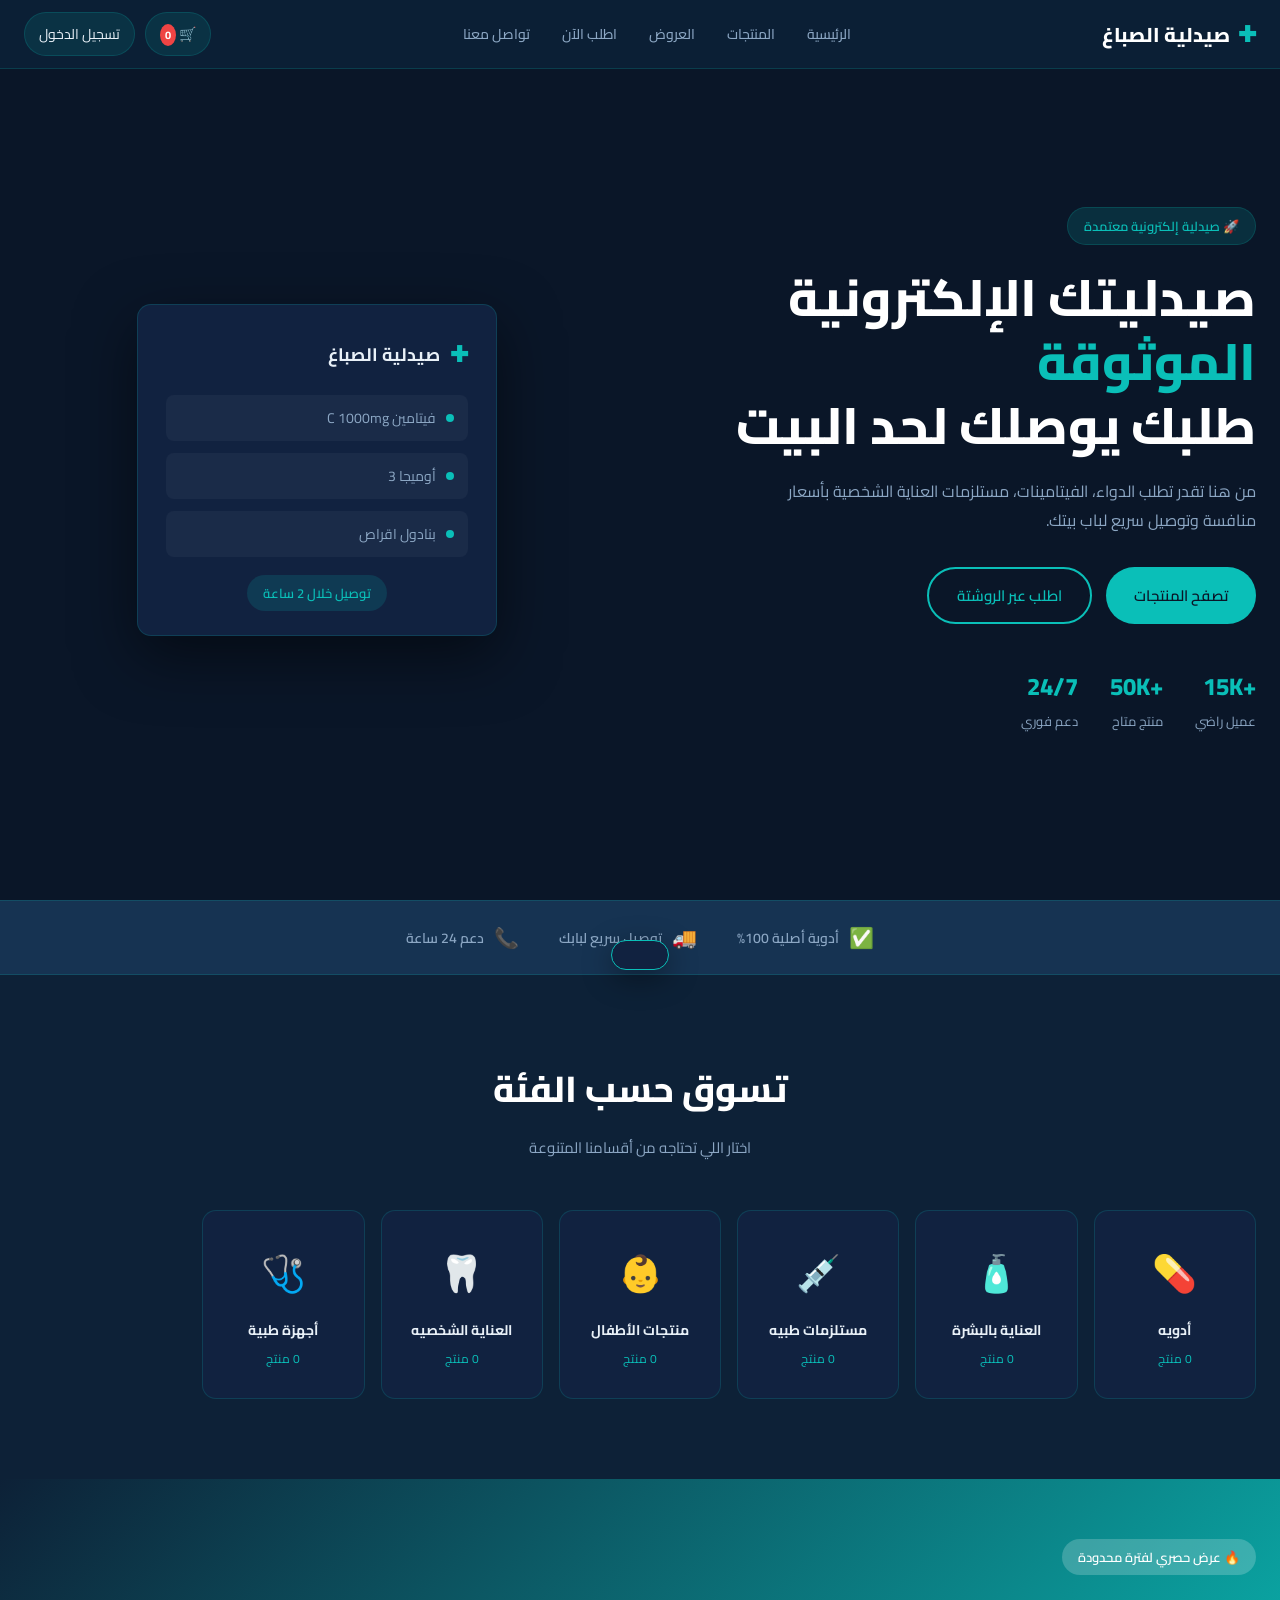
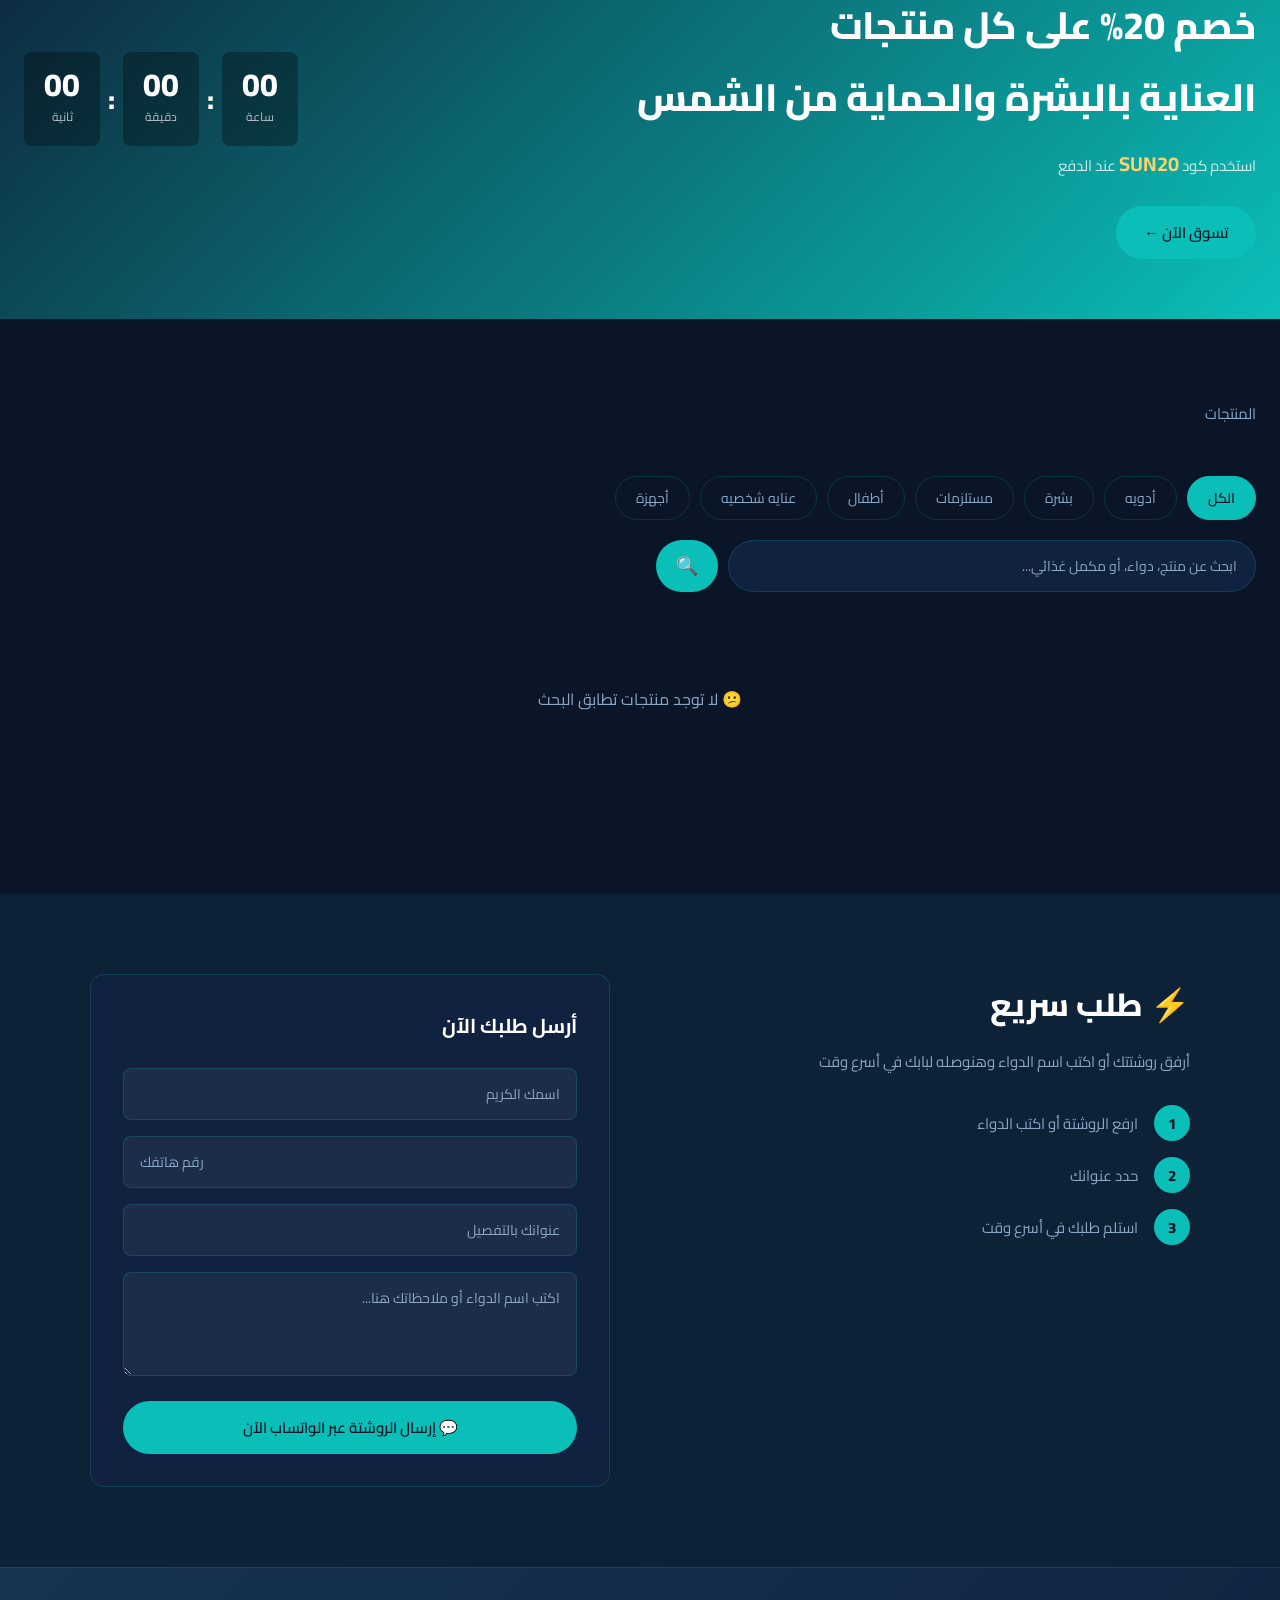
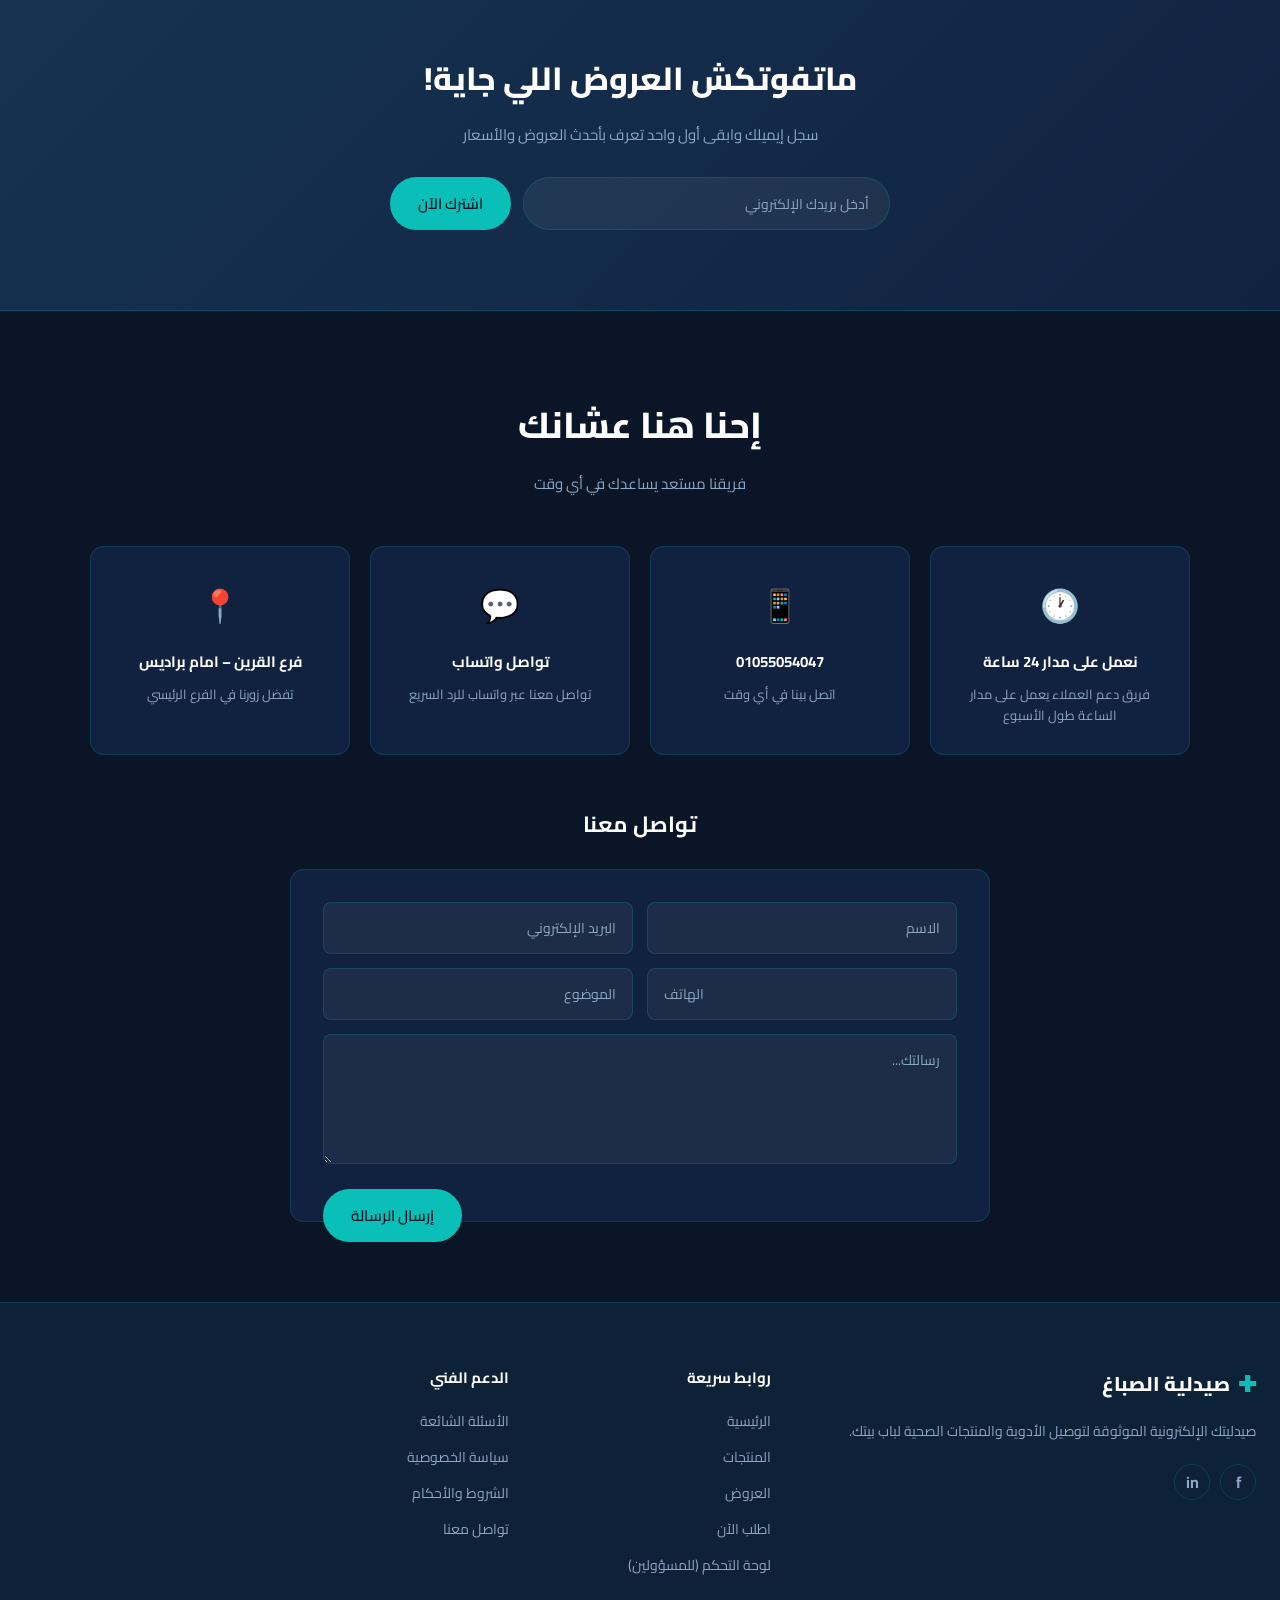
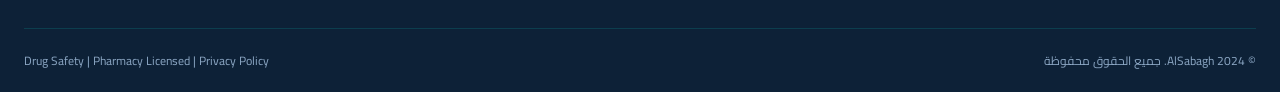
==== commit 02dd4c32: "Add files via upload" ====
--- a/index.html
+++ b/index.html
@@ -2,7 +2,7 @@
 <html lang="ar" dir="rtl">
 <head>
   <meta charset="UTF-8" />
-  <meta name="viewport" content="width=device-width, initial-scale=1.0" />
+  <meta name="viewport" content="width=device-width, initial-scale=1.0, maximum-scale=1.0, user-scalable=no">
   <title>صيدلية الصباغ</title>
   <link rel="stylesheet" href="style.css" />
   <link href="https://fonts.googleapis.com/css2?family=Cairo:wght@400;500;600;700;800&display=swap" rel="stylesheet" />
--- a/style.css
+++ b/style.css
@@ -24,14 +24,18 @@
   --transition: 0.25s ease;
 }
 
-html { scroll-behavior: smooth; }
+html, body {
+  width: 100%;
+  max-width: 100%;
+  overflow-x: hidden; /* منع التمرير الجانبي تماماً على الموبايل */
+  position: relative;
+}
 
 body {
   font-family: 'Cairo', sans-serif;
   background: var(--dark-bg);
   color: var(--text-main);
   direction: rtl;
-  overflow-x: hidden;
 }
 
 a { text-decoration: none; color: inherit; }
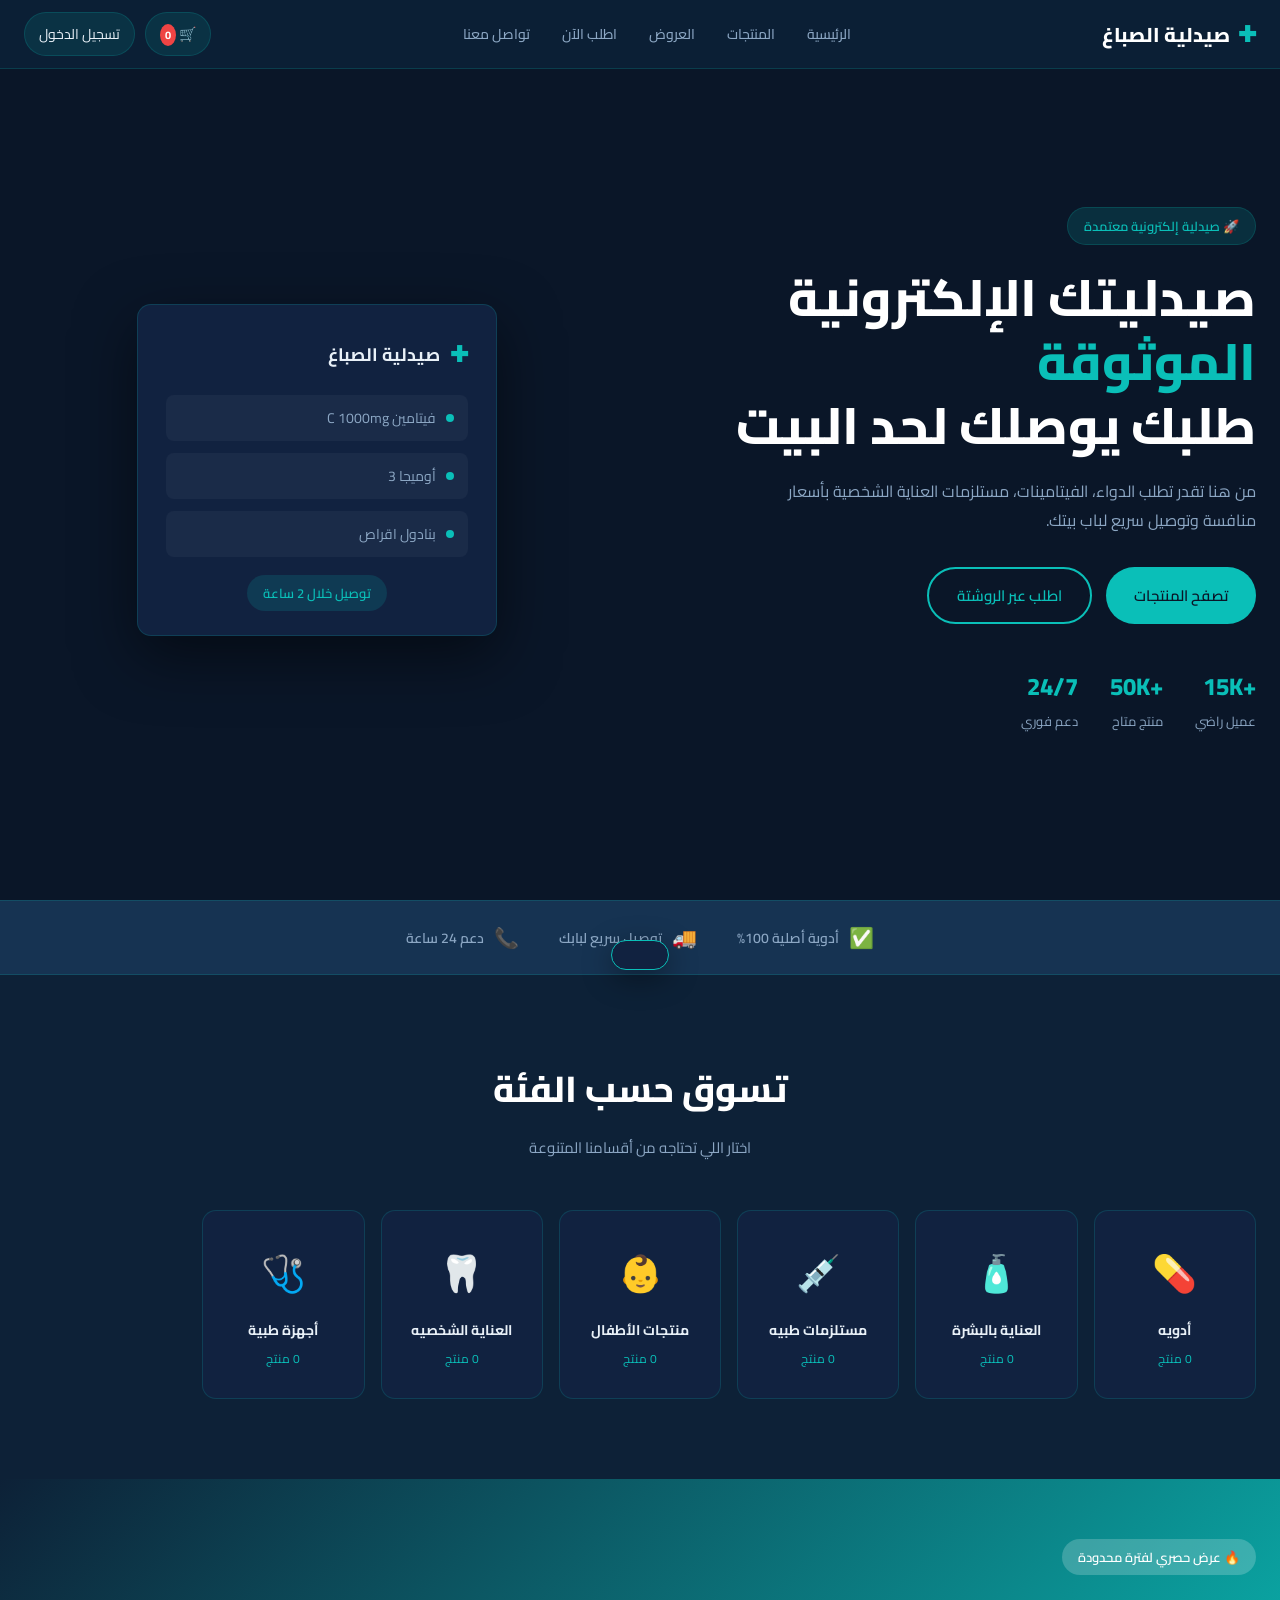
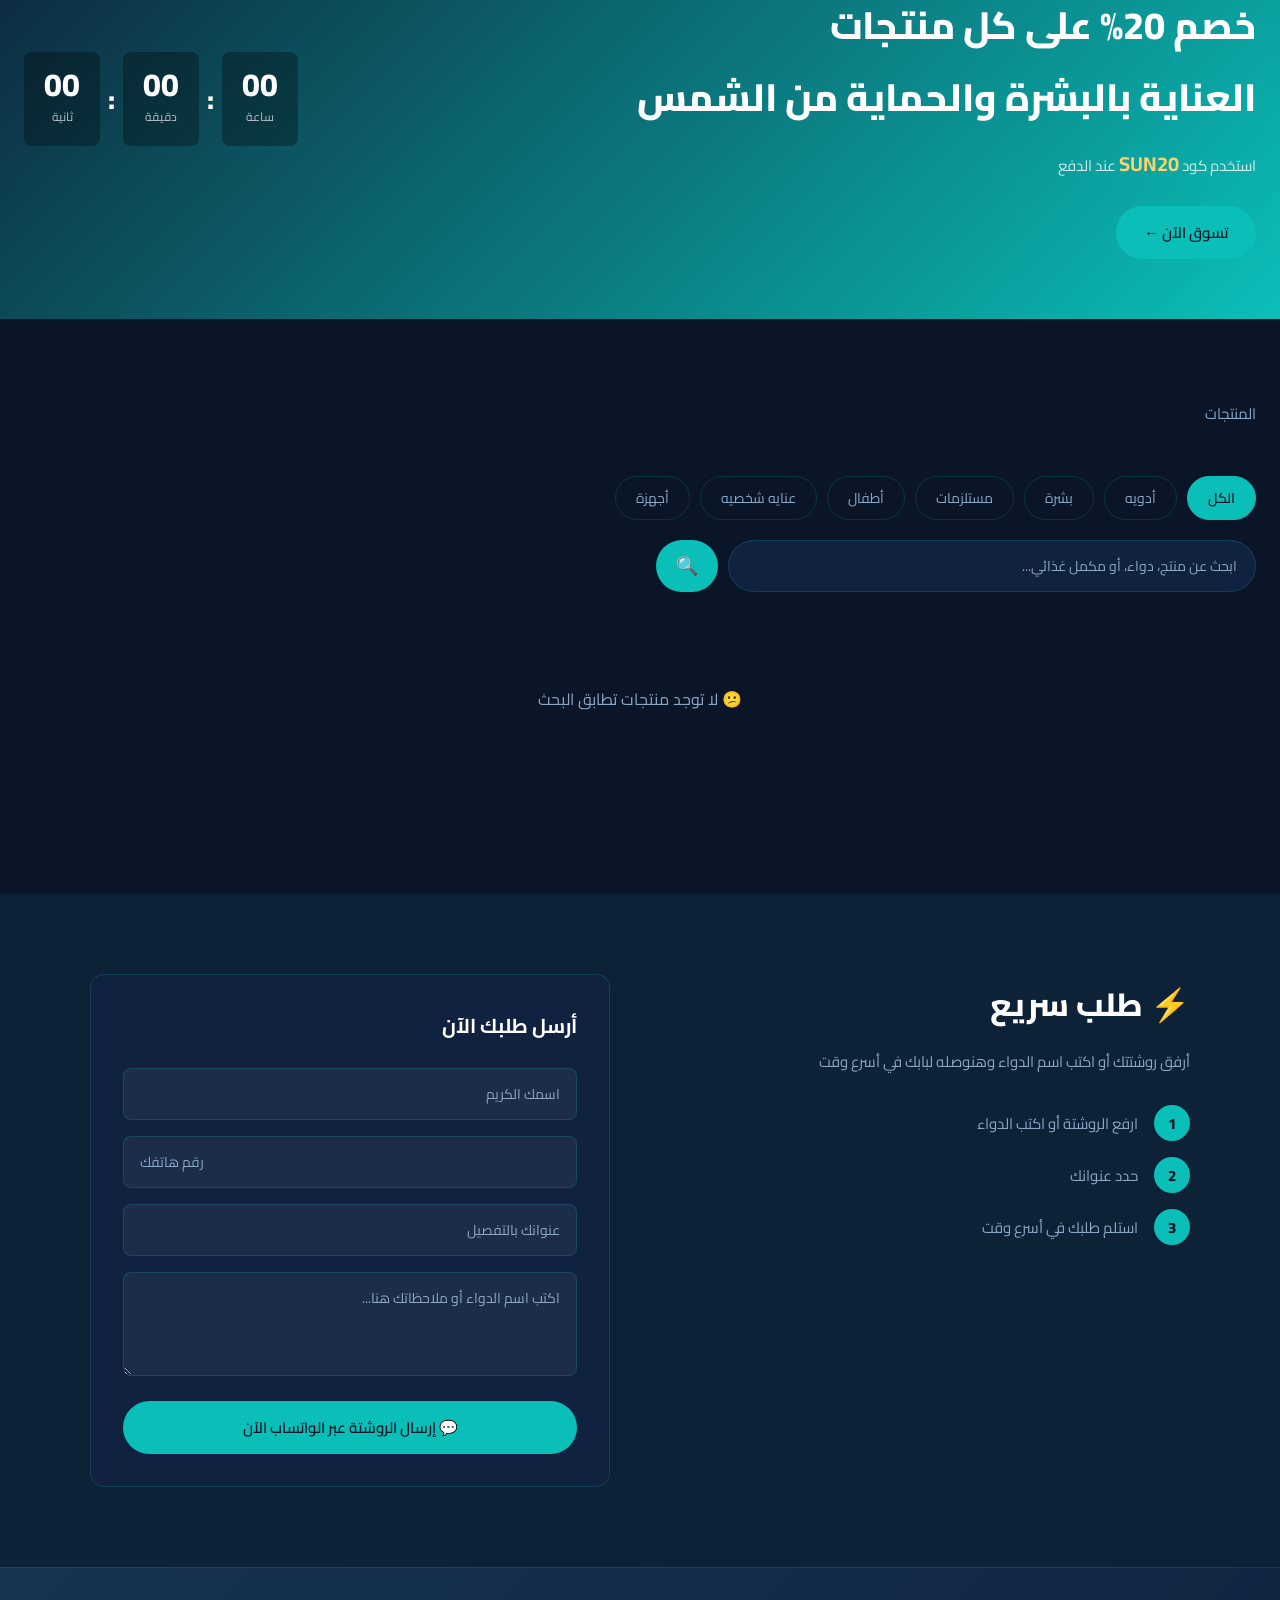
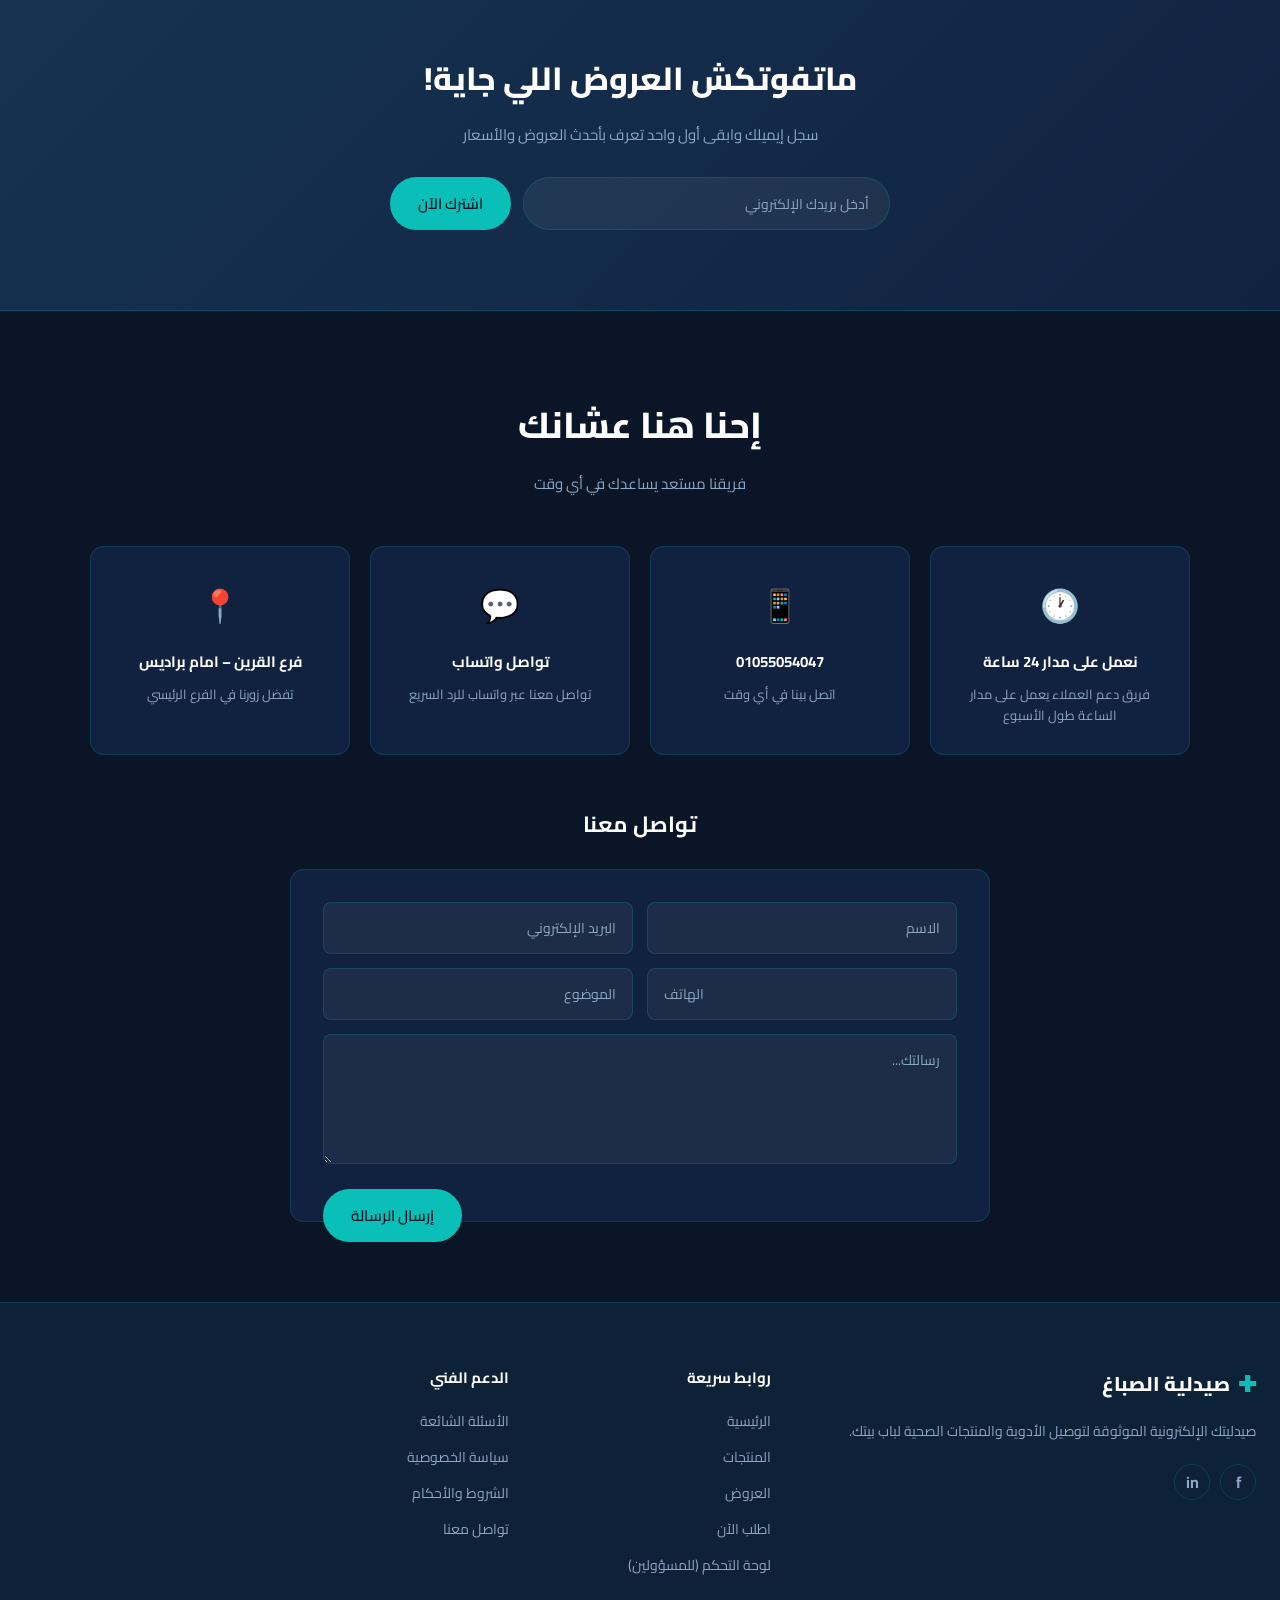
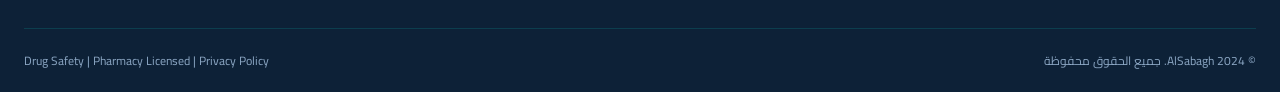
==== commit afecb03d: "Add files via upload" ====
--- a/index.html
+++ b/index.html
@@ -86,30 +86,30 @@
     <p>اختار اللي تحتاجه من أقسامنا المتنوعة</p>
   </div>
   <div class="cat-grid">
-    <div class="cat-card" data-cat="vitamins">
+    <div class="cat-card" data-cat="medicine">
       <div class="cat-icon">💊</div>
       <div class="cat-name">أدويه</div>
-      <div class="cat-count" id="count-vitamins">0 منتج</div>
+      <div class="cat-count" id="count-medicine">0 منتج</div>
     </div>
     <div class="cat-card" data-cat="skincare">
       <div class="cat-icon">🧴</div>
       <div class="cat-name">العناية بالبشرة</div>
       <div class="cat-count" id="count-skincare">0 منتج</div>
     </div>
-    <div class="cat-card" data-cat="medicine">
+    <div class="cat-card" data-cat="medical">
       <div class="cat-icon">💉</div>
       <div class="cat-name">مستلزمات طبيه</div>
-      <div class="cat-count" id="count-medicine">0 منتج</div>
+      <div class="cat-count" id="count-medical">0 منتج</div>
     </div>
     <div class="cat-card" data-cat="baby">
       <div class="cat-icon">👶</div>
       <div class="cat-name">منتجات الأطفال</div>
       <div class="cat-count" id="count-baby">0 منتج</div>
     </div>
-    <div class="cat-card" data-cat="dental">
+    <div class="cat-card" data-cat="personalcare">
       <div class="cat-icon">🦷</div>
       <div class="cat-name">العناية الشخصيه</div>
-      <div class="cat-count" id="count-dental">0 منتج</div>
+      <div class="cat-count" id="count-personalcare">0 منتج</div>
     </div>
     <div class="cat-card" data-cat="devices">
       <div class="cat-icon">🩺</div>
--- a/style.css
+++ b/style.css
@@ -858,31 +858,127 @@
 /* ========================
    RESPONSIVE (نسخة الموبايل المضمونة) 🎉
 ======================== */
+@media (max-width: 992px) {
+  /* 1️⃣ تحويل قسم الـ Hero لعمود واحد (الكلام فوق والكارت تحت) */
+  .hero { 
+    grid-template-columns: 1fr !important; 
+    text-align: center !important; 
+    gap: 36px !important;
+    padding: 110px 20px 40px !important;
+  }
+  
+  .hero-content {
+    display: flex !important;
+    flex-direction: column !important;
+    align-items: center !important;
+  }
+
+  .hero-content h1 {
+    font-size: 28px !important;
+    line-height: 1.3 !important;
+    margin-bottom: 16px !important;
+  }
+
+  .hero-content p {
+    font-size: 14px !important;
+    line-height: 1.8 !important;
+    margin: 0 auto 24px !important;
+    max-width: 100% !important;
+  }
+
+  /* 2️⃣ فرد الأزرار بكامل عرض الشاشة ورصها فوق بعضها بالملي 🚀 */
+  .hero-buttons {
+    flex-direction: column !important;
+    width: 100% !important;
+    gap: 12px !important;
+    margin-bottom: 30px !important;
+  }
+
+  .hero-buttons .btn {
+    width: 100% !important;
+    display: inline-flex !important;
+    justify-content: center !important;
+    padding: 14px 24px !important;
+    font-size: 15px !important;
+    border-radius: 12px !important; /* حواف ناعمة شيك ومطابقة للنمط الجديد */
+  }
+
+  /* تنسيق العدادات الإحصائية في المنتصف */
+  .hero-stats {
+    justify-content: center !important;
+    gap: 32px !important;
+  }
+
+  /* 3️⃣ عرض الكرت العائم أسفل الأزرار مباشرة وبشكل مفرود ومتناسق */
+  .hero-image {
+    display: flex !important;
+    justify-content: center !important;
+    width: 100% !important;
+  }
+
+  .hero-card {
+    max-width: 100% !important;
+    width: 100% !important;
+    padding: 24px !important;
+    margin: 0 auto !important;
+    animation: float 4s ease-in-out infinite; /* إعادة تفعيل تأثير العوم اللطيف */
+  }
+}
+
 @media (max-width: 768px) {
-  /* 1️⃣ إخفاء القائمة الأفقية وإظهار زرار الهامبرجر بأمان */
+  /* 4️⃣ تفعيل الهامبرجر منيو وتأمين الهيدر بشكل نظيف جداً ومريح للعين */
+  .nav-container {
+    justify-content: space-between !important;
+    padding: 0 16px !important;
+    height: 64px !important;
+  }
+
+  .nav-logo {
+    font-size: 18px !important;
+  }
+
+  /* تجميع اللينكات في قائمة عمودية تفتح بسلاسة عند الضغط على الهامبرجر */
   .nav-links { 
     display: none !important; 
     flex-direction: column !important; 
     position: fixed !important; 
-    top: 68px !important; 
+    top: 64px !important; 
     right: 0 !important; 
     left: 0 !important; 
     background: var(--navy-mid) !important; 
     border-bottom: 1px solid var(--border) !important; 
-    padding: 16px !important; 
+    padding: 20px !important; 
+    gap: 10px !important;
     z-index: 999 !important; 
   }
-  .nav-links.open { display: flex !important; }
-  .hamburger { display: block !important; color: var(--white) !important; font-size: 24px !important; cursor: pointer !important; }
+  .nav-links.open { 
+    display: flex !important; 
+  }
+  .nav-links a {
+    width: 100% !important;
+    text-align: center !important;
+    padding: 12px !important;
+    background: rgba(255, 255, 255, 0.02);
+    border-radius: 8px;
+  }
+
+  .hamburger { 
+    display: block !important; 
+    color: var(--white) !important; 
+    font-size: 24px !important; 
+    cursor: pointer !important; 
+  }
   
-  .trust-bar { gap: 16px !important; padding: 12px !important; }
+  /* 5️⃣ رص باقي مكونات الفوتر والفورم والنيوزليتر عمودياً بامتياز */
+  .trust-bar { gap: 16px !important; padding: 14px !important; }
   .trust-item { font-size: 12px !important; }
   
-  .footer-grid { grid-template-columns: 1fr !important; }
+  .footer-grid { grid-template-columns: 1fr !important; gap: 24px !important; }
   .form-row { grid-template-columns: 1fr !important; }
   .newsletter-form { flex-direction: column !important; gap: 10px !important; }
   .cart-drawer { width: 100vw !important; }
   
+  /* شبكة المنتجات والفئات مريحة واستجابة طلقة */
   .products-grid { grid-template-columns: repeat(auto-fill, minmax(150px, 1fr)) !important; gap: 12px !important; }
   .cat-grid { grid-template-columns: repeat(2, 1fr) !important; gap: 12px !important; }
   
@@ -890,24 +986,104 @@
   .product-name { font-size: 13px !important; }
   .price-current { font-size: 15px !important; }
   
-  /* 2️⃣ تقليل البادج الضخم للفورم على الموبايل عشان يدي مساحة مريحة للكتابة والـ Inputs 📱 */
-  .order-form, .contact-form {
-    padding: 20px 16px !important;
-  }
-
-  /* 3️⃣ إلغاء الفلوت لزرار التواصل وجعله بكامل العرض لتسهيل الضغط */
-  .contact-form .btn {
-    float: none !important;
-    width: 100% !important;
-    margin-top: 10px;
-  }
-
-  /* 4️⃣ ضبط مقاس شريط البحث الحي على شاشات الموبايل */
-  .search-bar {
-    width: 100% !important;
-    max-width: 100% !important;
+  .order-form, .contact-form { padding: 24px 16px !important; }
+  .contact-form .btn { float: none !important; width: 100% !important; }
+  .search-bar { width: 100% !important; max-width: 100% !important; }
+  .modal { max-width: 95% !important; padding: 20px 16px !important; }
+  /* 🎯 فرد قسم الروشتة السريع (طلب سريع) عمودياً فوق بعض على الموبايل */
+  .order-container {
+    grid-template-columns: 1fr !important;
+    gap: 32px !important;
   }
   
-  /* تظبيط شاشة العناوين المنبثقة على الموبايل */
-  .modal { max-width: 95% !important; padding: 20px 16px !important; }
+  .order-info {
+    text-align: center !important;
+  }
+  
+  .order-steps {
+    align-items: flex-start !important;
+    max-width: fit-content;
+    margin: 0 auto !important;
+  }
+  .nav-container {
+    display: flex !important;
+    align-items: center !important;
+    justify-content: space-between !important;
+    height: 68px !important;
+    padding: 0 16px !important;
+  }
+
+  /* 1️⃣ إجبار اللوجو على الاستقرار في أقصى اليمين دايماً */
+  .nav-logo {
+    font-size: 18px !important;
+    display: flex !important;
+    align-items: center !important;
+    order: 1 !important; 
+  }
+
+  /* 2️⃣ تجميع عناصر التحكم وإعطاؤها الترتيب الثاني */
+  .nav-actions {
+    display: flex !important;
+    align-items: center !important;
+    gap: 12px !important;
+    order: 2 !important;
+  }
+
+  /* 3️⃣ تحويل زرار السلة لدائرة مثالية هندسياً ومطابقة للصورة */
+  #cartBtn, .icon-btn.cart-btn {
+    width: 44px !important;
+    height: 44px !important;
+    border-radius: 50% !important;
+    padding: 0 !important;
+    display: flex !important;
+    align-items: center !important;
+    justify-content: center !important;
+    position: relative !important;
+    background: rgba(10, 191, 184, 0.12) !important;
+    order: 1 !important; /* يضمن ظهور السلة على يمين زرار الدخول */
+  }
+
+  /* 4️⃣ ترحيل بادج رقم السلة الأحمر (0) ليكون في أسفل المنتصف بالملي وبشكل بيضاوي فخم */
+  .cart-count {
+    position: absolute !important;
+    bottom: -2px !important;
+    left: 50% !important;
+    transform: translateX(-50%) !important;
+    background: var(--red) !important;
+    color: white !important;
+    border-radius: 50px !important;
+    font-size: 10px !important;
+    padding: 2px 6px !important;
+    font-weight: 700 !important;
+    line-height: 1 !important;
+    min-width: 18px !important;
+    text-align: center !important;
+    box-shadow: 0 2px 6px rgba(0,0,0,0.4) !important;
+  }
+
+  /* 5️⃣ ضبط زرار تسجيل الدخول ليصبح كبسولة بيضاوية ناعمة ومتناسقة */
+  #authBtn {
+    padding: 6px 14px !important;
+    font-size: 12px !important;
+    border-radius: 50px !important;
+    height: 34px !important;
+    display: inline-flex !important;
+    align-items: center !important;
+    justify-content: center !important;
+    white-space: nowrap !important;
+    order: 2 !important; /* يضمن ظهوره على يسار السلة */
+  }
+
+  /* 6️⃣ تثبيت زرار الهامبرجر منيو في أقصى اليسار تماماً وبمحاذاة عمودية سنتر */
+  .hamburger {
+    display: flex !important;
+    align-items: center !important;
+    justify-content: center !important;
+    font-size: 24px !important;
+    color: var(--white) !important;
+    cursor: pointer !important;
+    margin: 0 !important;
+    padding: 0 !important;
+    order: 3 !important; 
+  }
 }
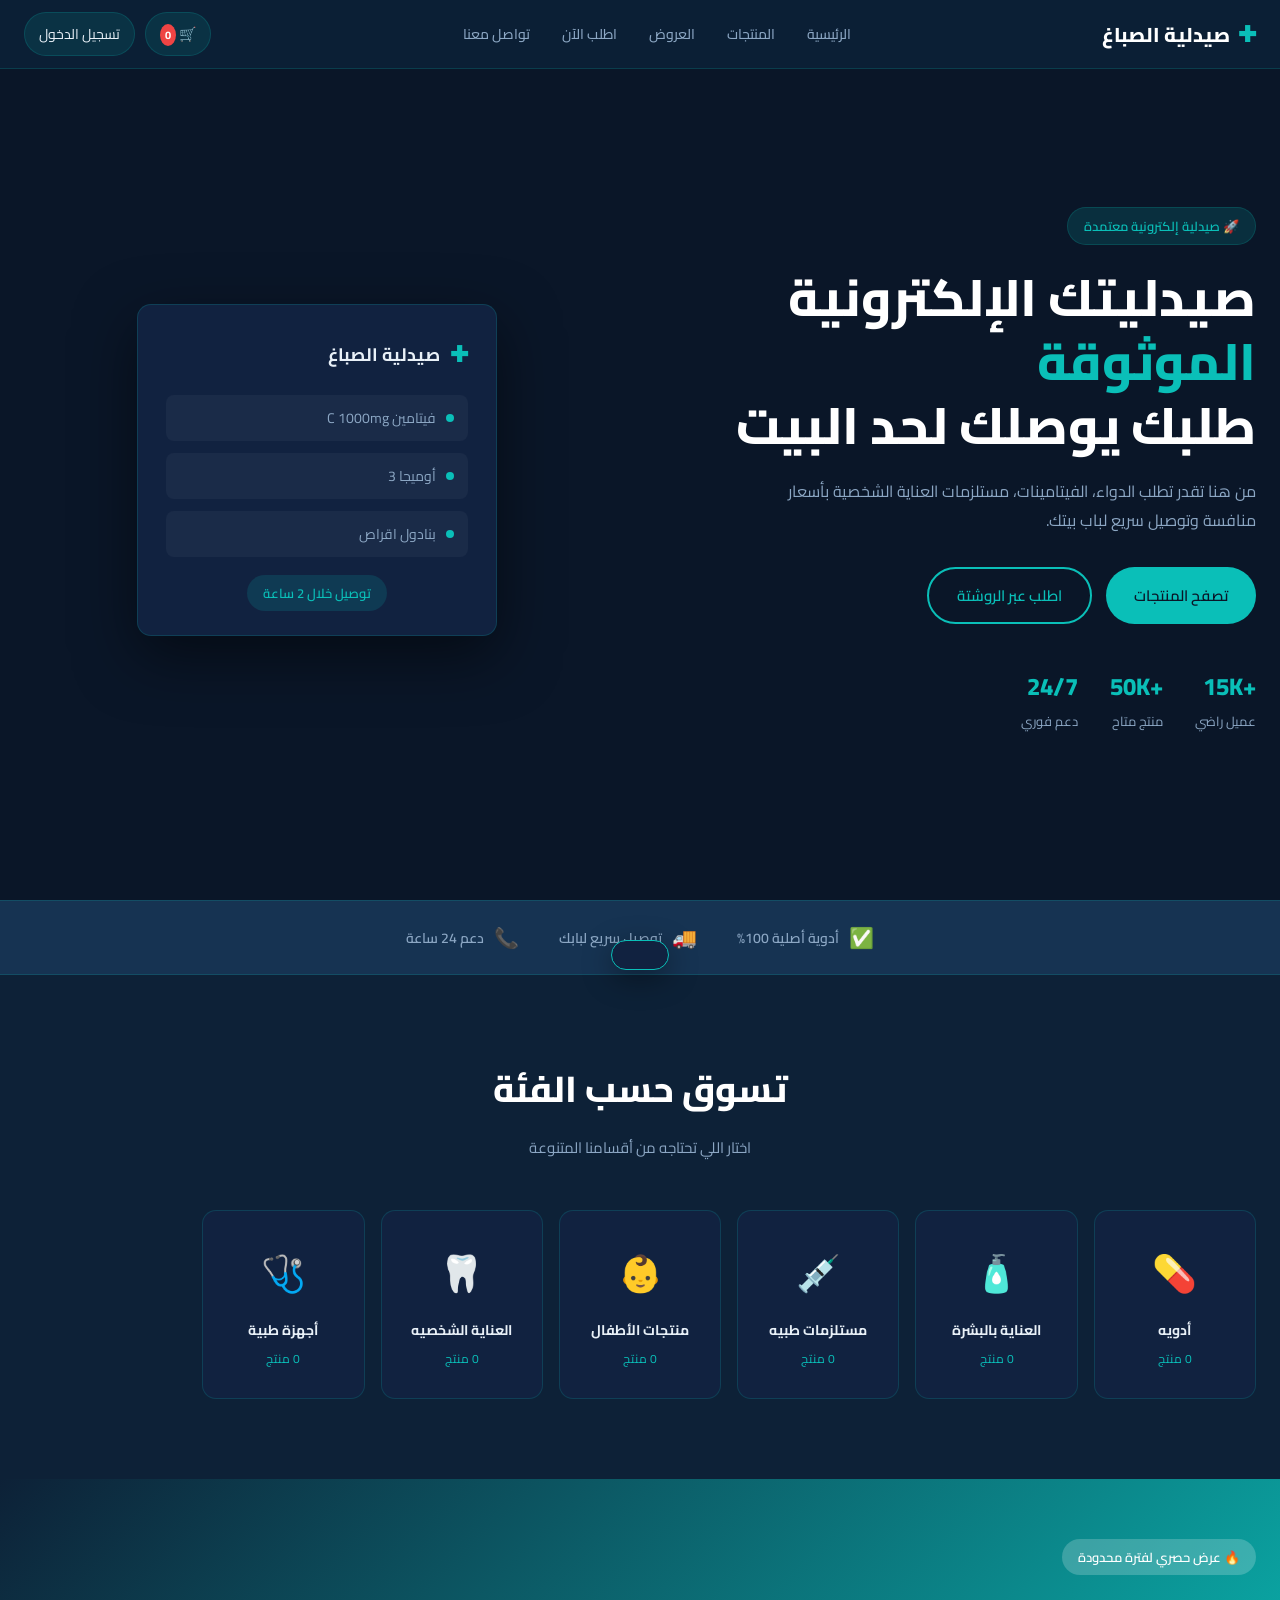
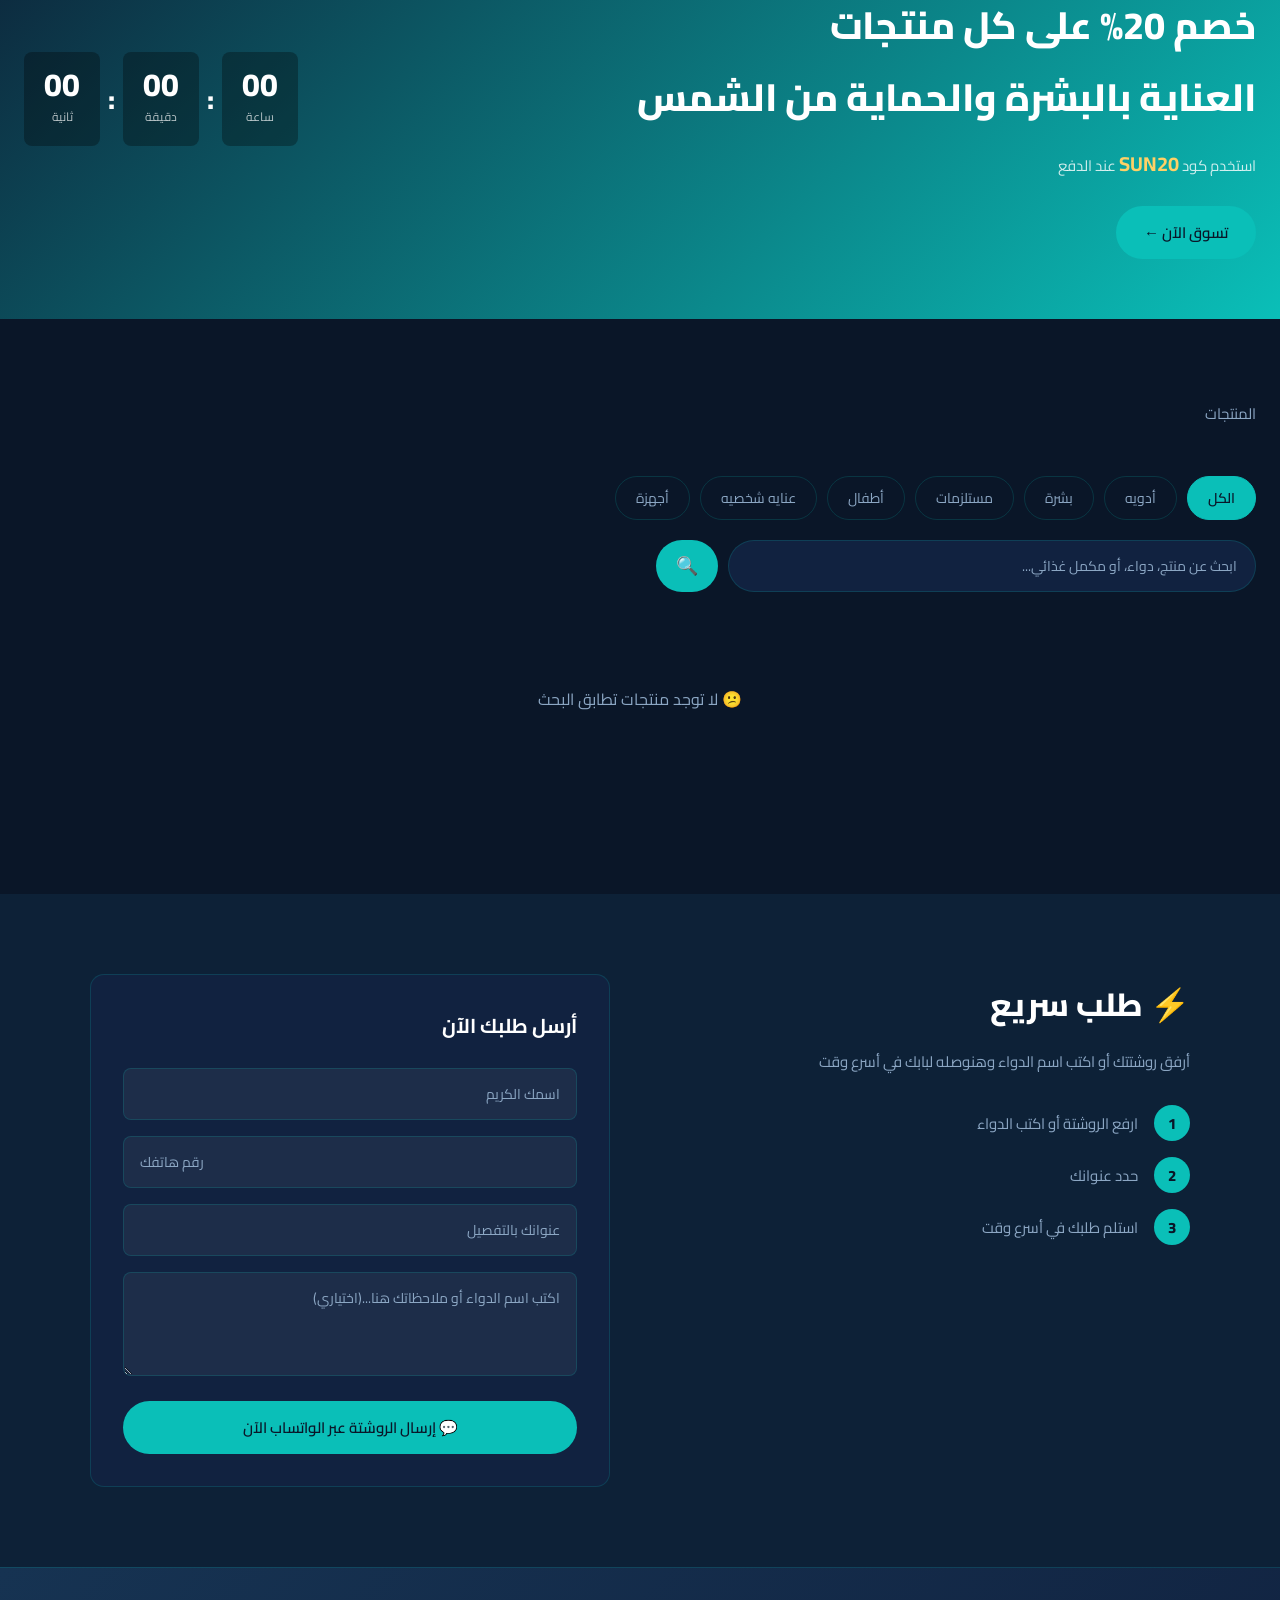
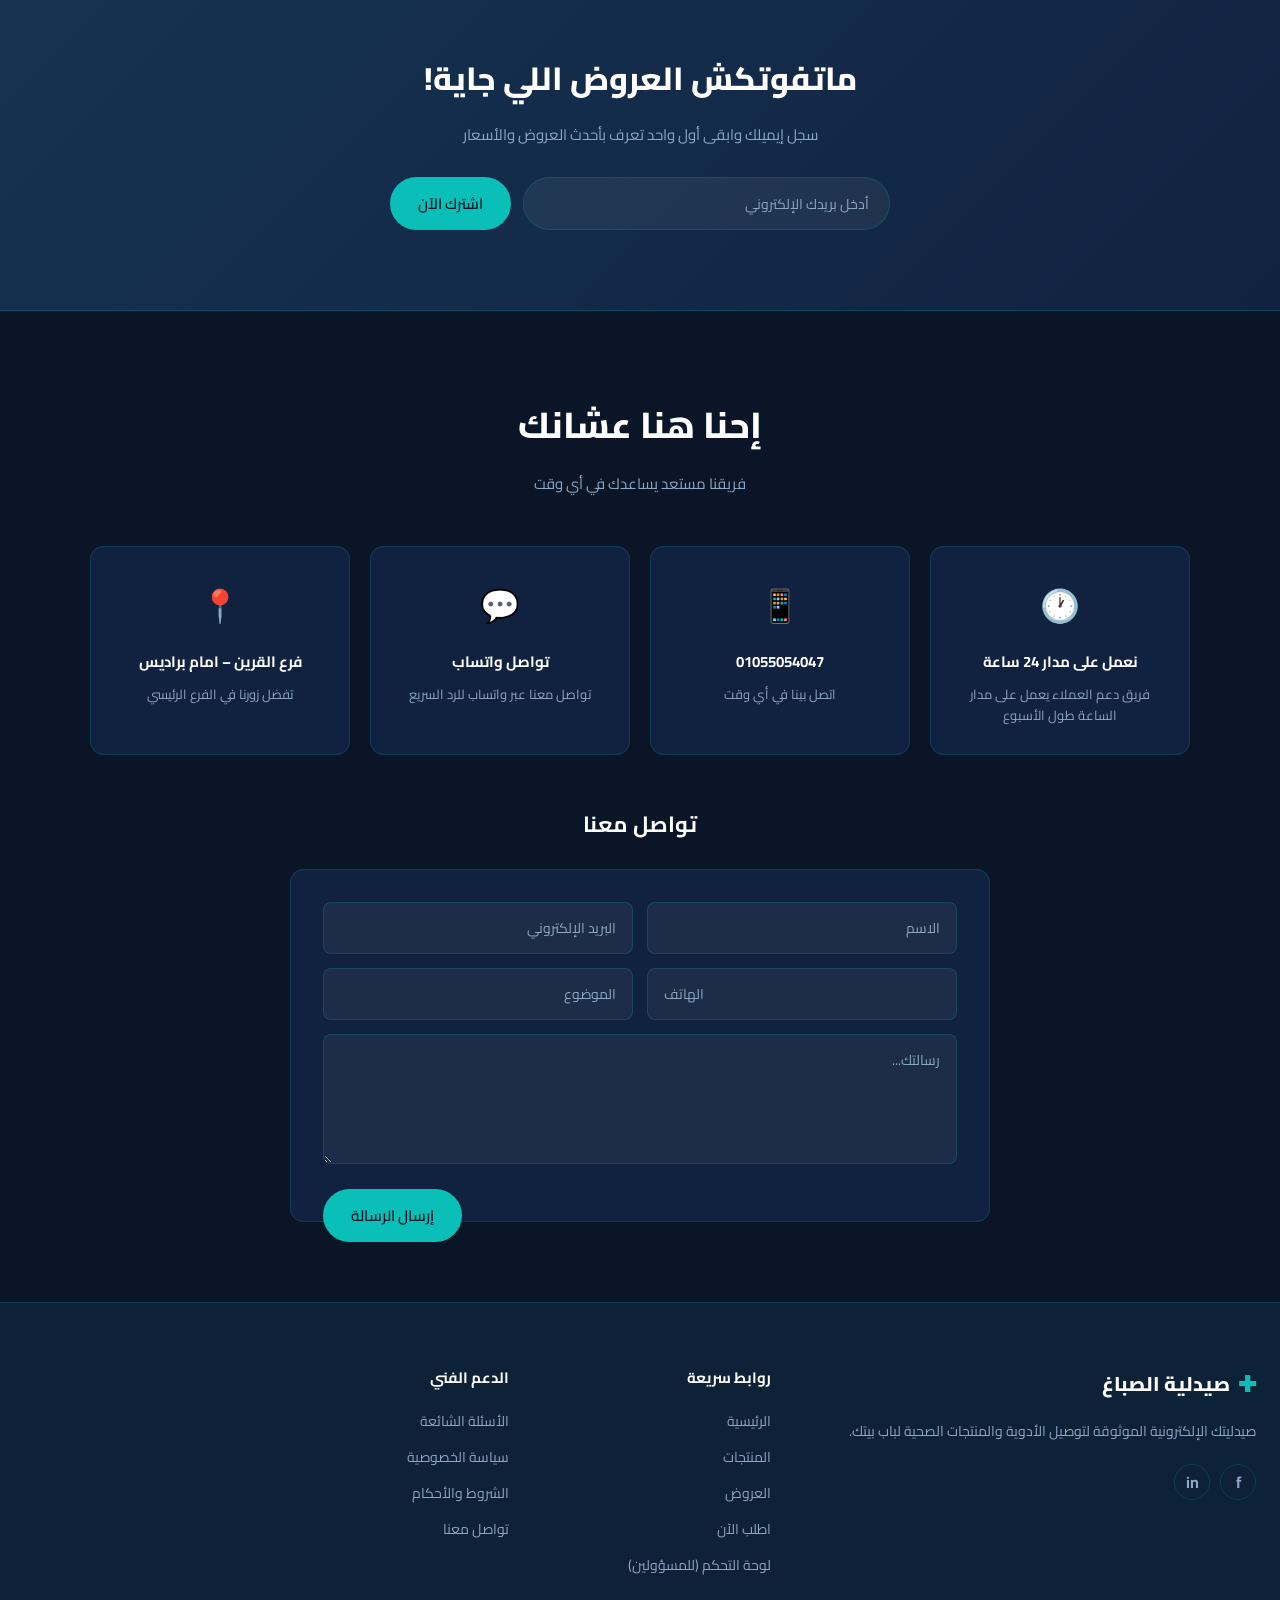
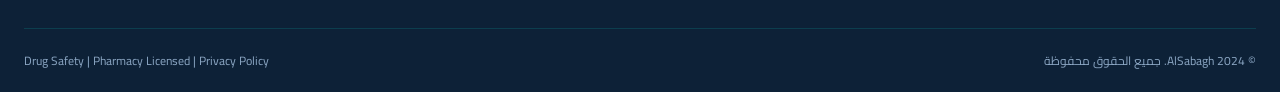
==== commit e122a05b: "Add files via upload" ====
--- a/index.html
+++ b/index.html
@@ -147,11 +147,11 @@
   <!-- Filter Bar -->
   <div class="filter-bar">
     <button class="filter-btn active" data-filter="all">الكل</button>
-    <button class="filter-btn" data-filter="vitamins">أدويه</button>
+    <button class="filter-btn" data-filter="medicine">أدويه</button>
     <button class="filter-btn" data-filter="skincare">بشرة</button>
-    <button class="filter-btn" data-filter="medicine">مستلزمات</button>
+    <button class="filter-btn" data-filter="medical">مستلزمات</button>
     <button class="filter-btn" data-filter="baby">أطفال</button>
-    <button class="filter-btn" data-filter="dental">عنايه شخصيه</button>
+    <button class="filter-btn" data-filter="personalcare">عنايه شخصيه</button>
     <button class="filter-btn" data-filter="devices">أجهزة</button>
   </div>
 
@@ -197,7 +197,7 @@
         <input type="text" id="orderAddress" placeholder="عنوانك بالتفصيل" required />
       </div>
       <div class="form-group">
-        <textarea id="orderNotes" placeholder="اكتب اسم الدواء أو ملاحظاتك هنا..." rows="3"></textarea>
+        <textarea id="orderNotes" placeholder="اكتب اسم الدواء أو ملاحظاتك هنا...(اختياري)" rows="3"></textarea>
       </div>
       <button type="button" id="submitOrderBtn" class="btn btn-primary btn-block">
         💬 إرسال الروشتة عبر الواتساب الآن
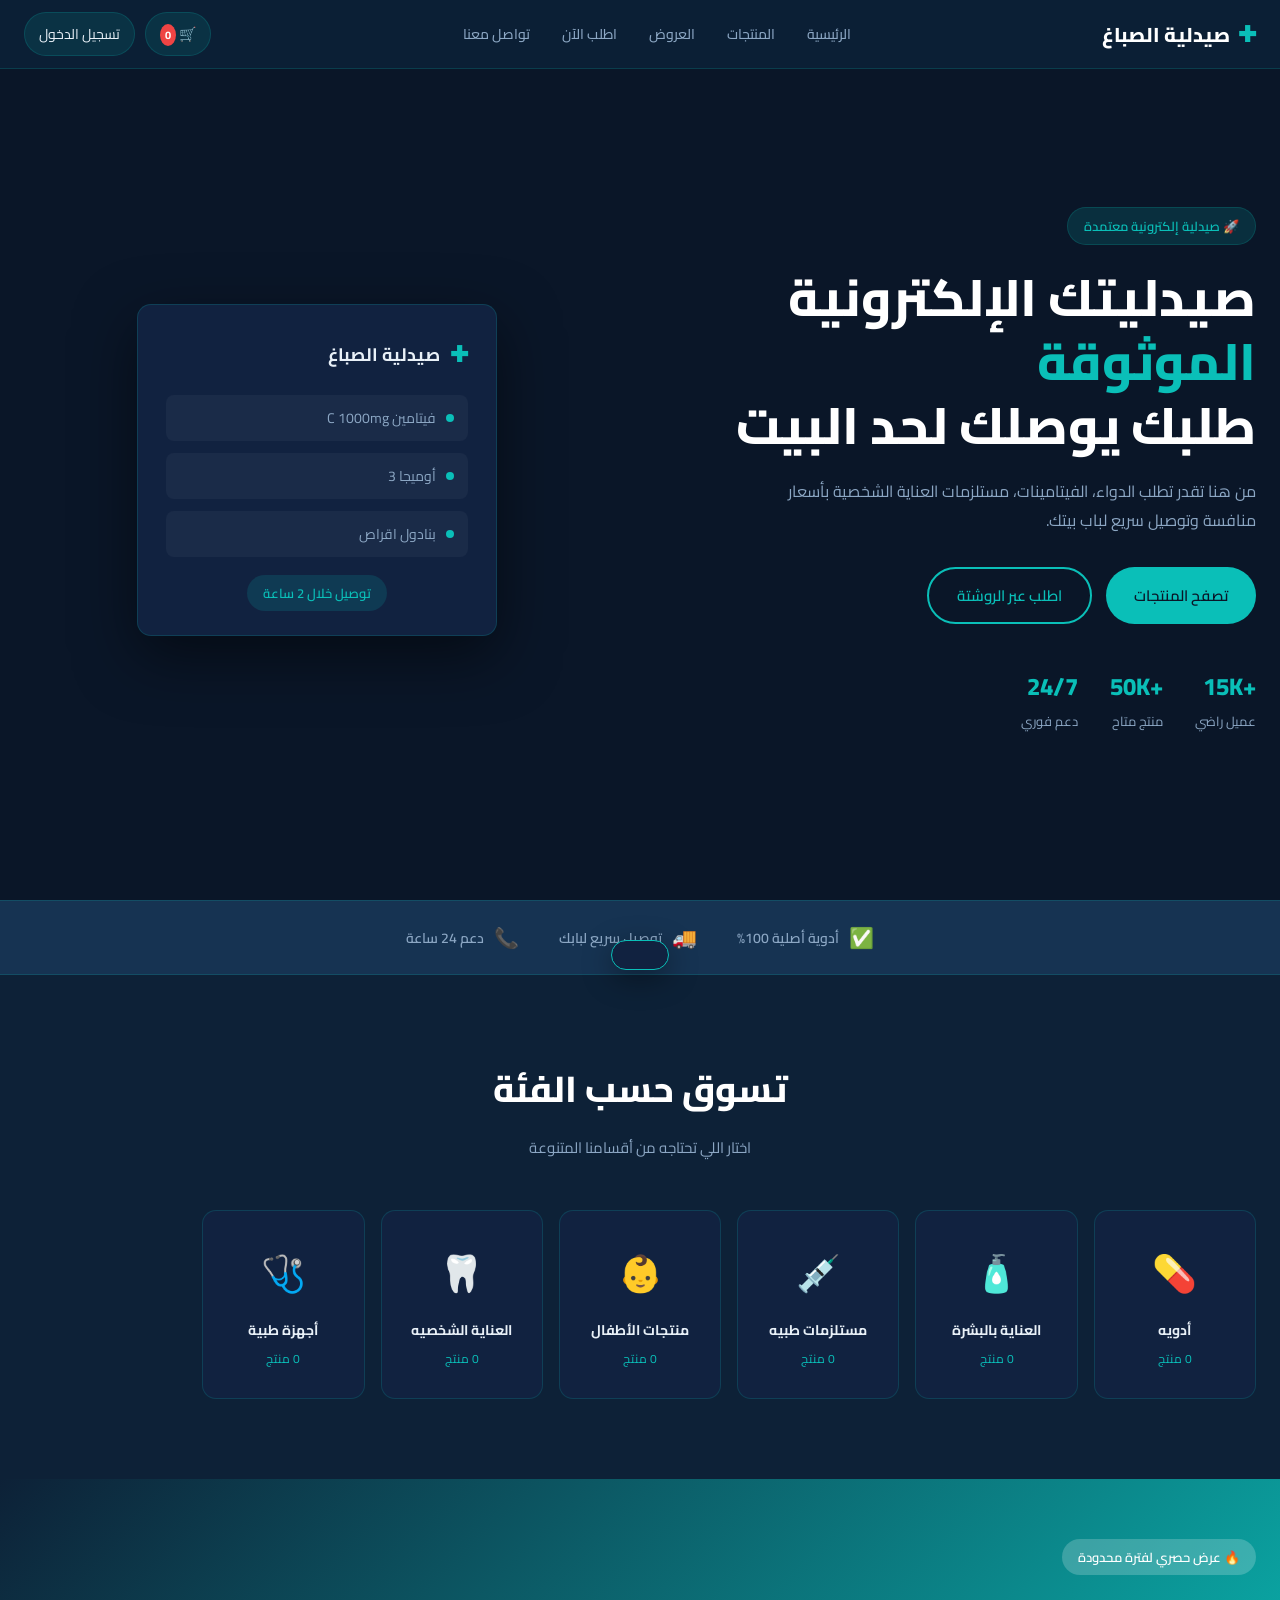
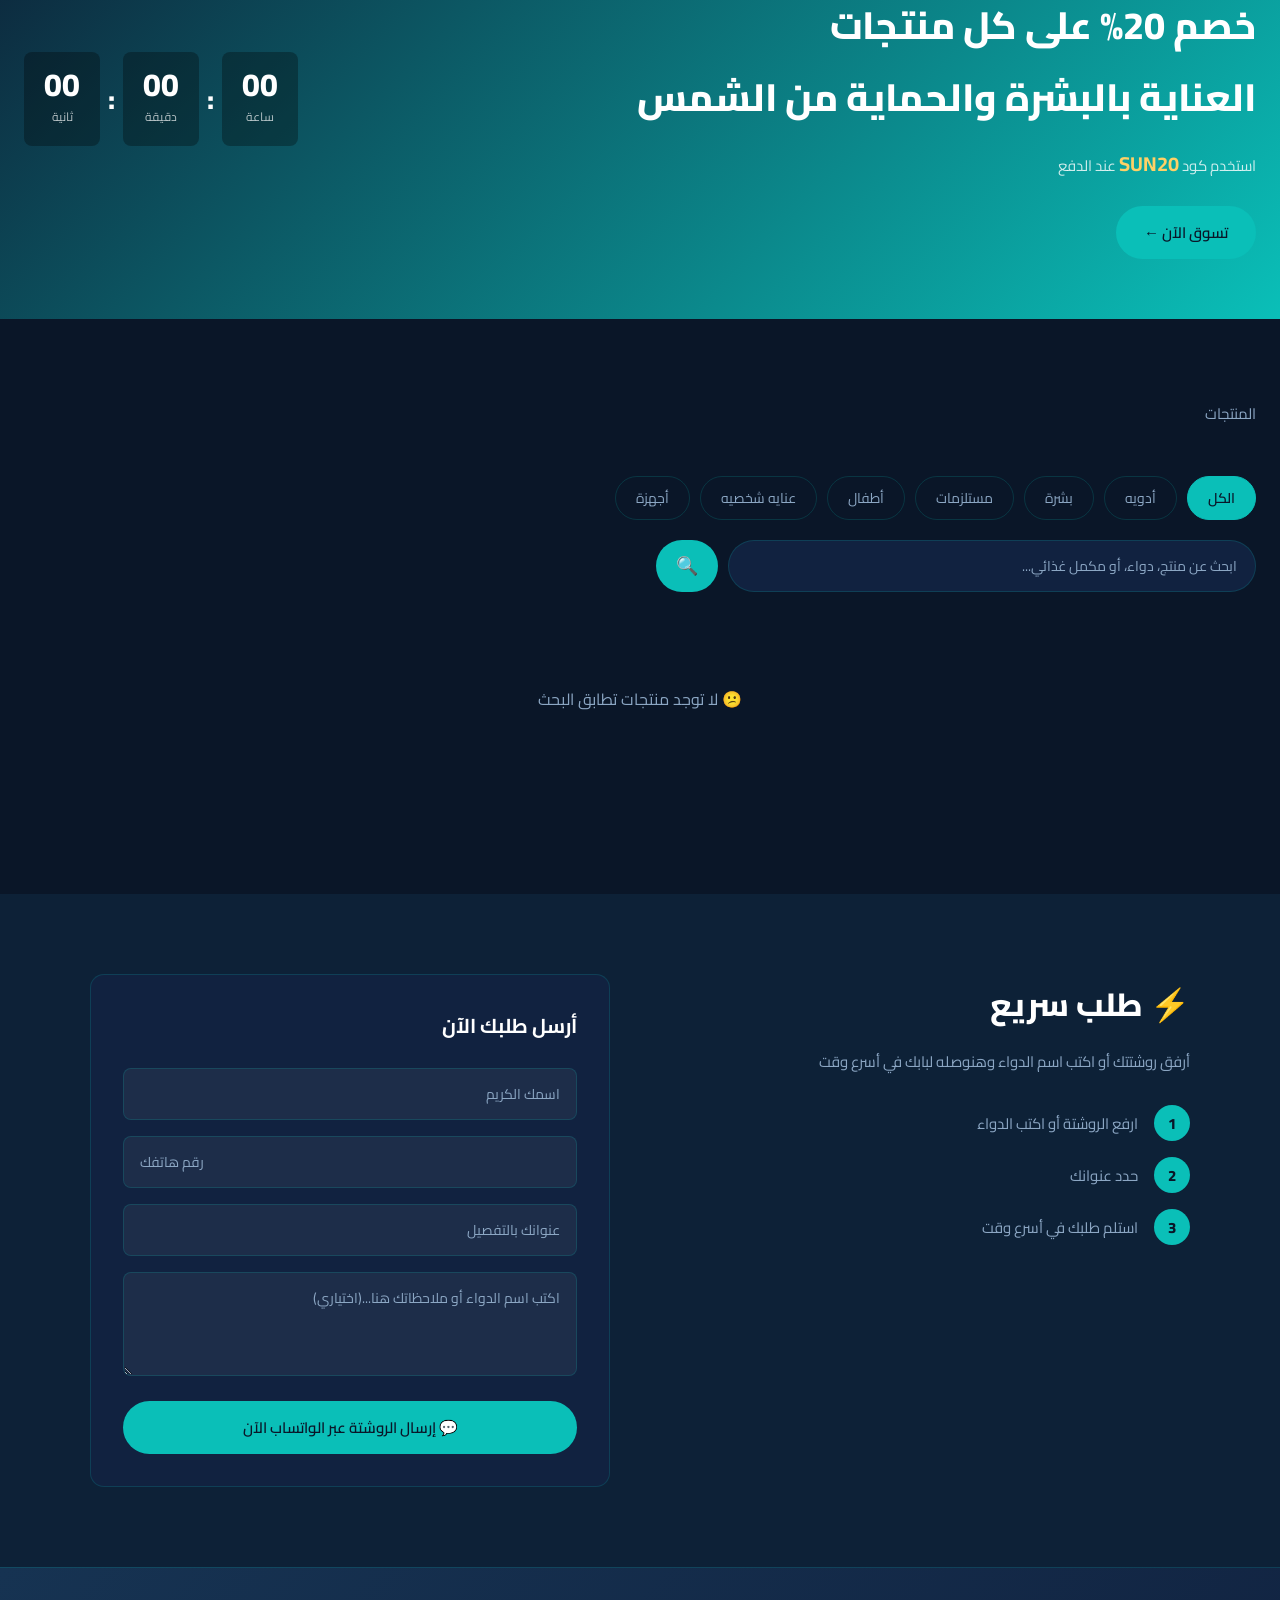
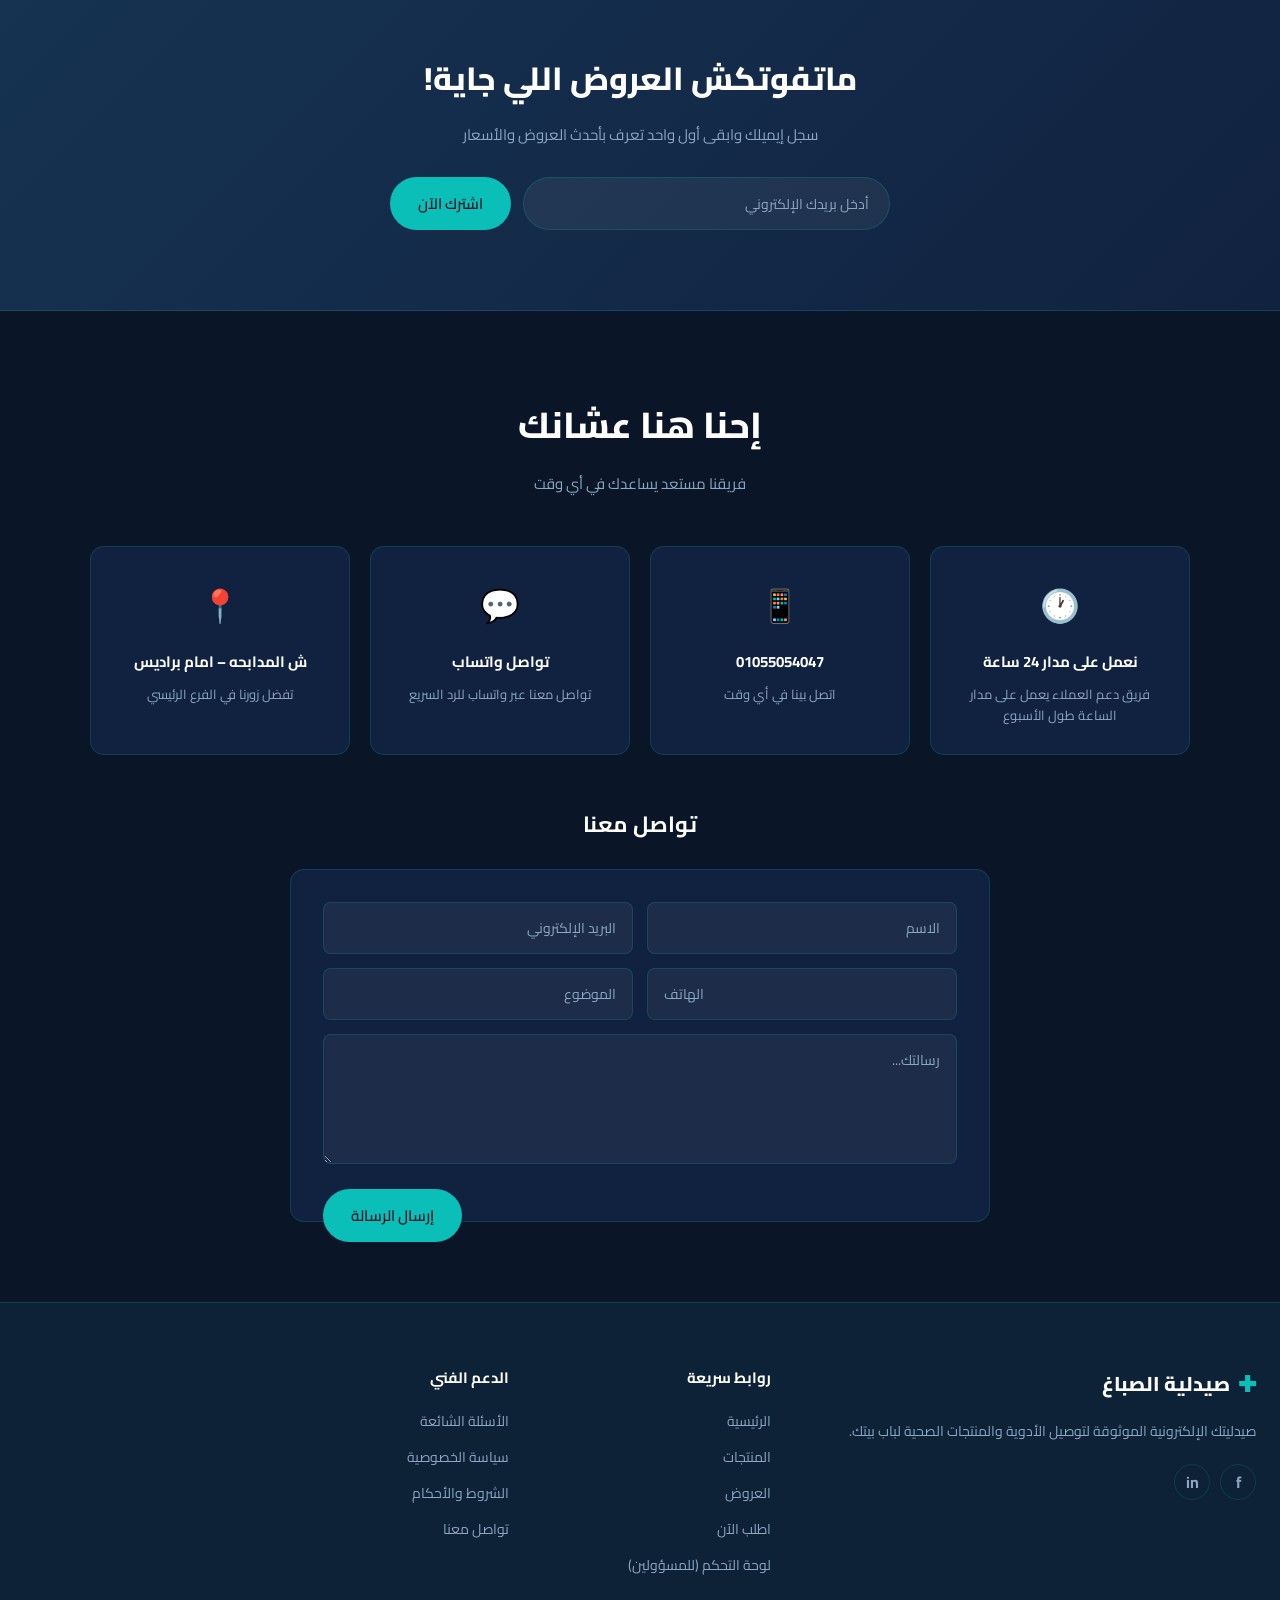
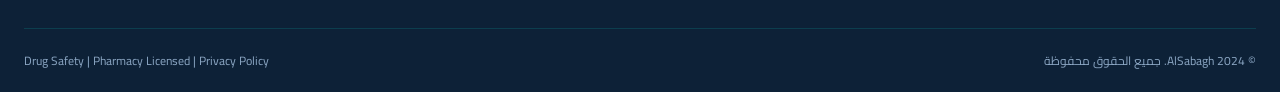
==== commit 58cf6f8e: "Update index.html" ====
--- a/index.html
+++ b/index.html
@@ -240,7 +240,7 @@
     </div>
     <div class="contact-card">
       <span class="contact-icon">📍</span>
-      <h4>فرع القرين – امام براديس</h4>
+      <h4>ش المدابحه – امام براديس</h4>
       <p>تفضل زورنا في الفرع الرئيسي</p>
     </div>
   </div>
@@ -434,4 +434,4 @@
 </div>
 
 </body>
-</html>+</html>
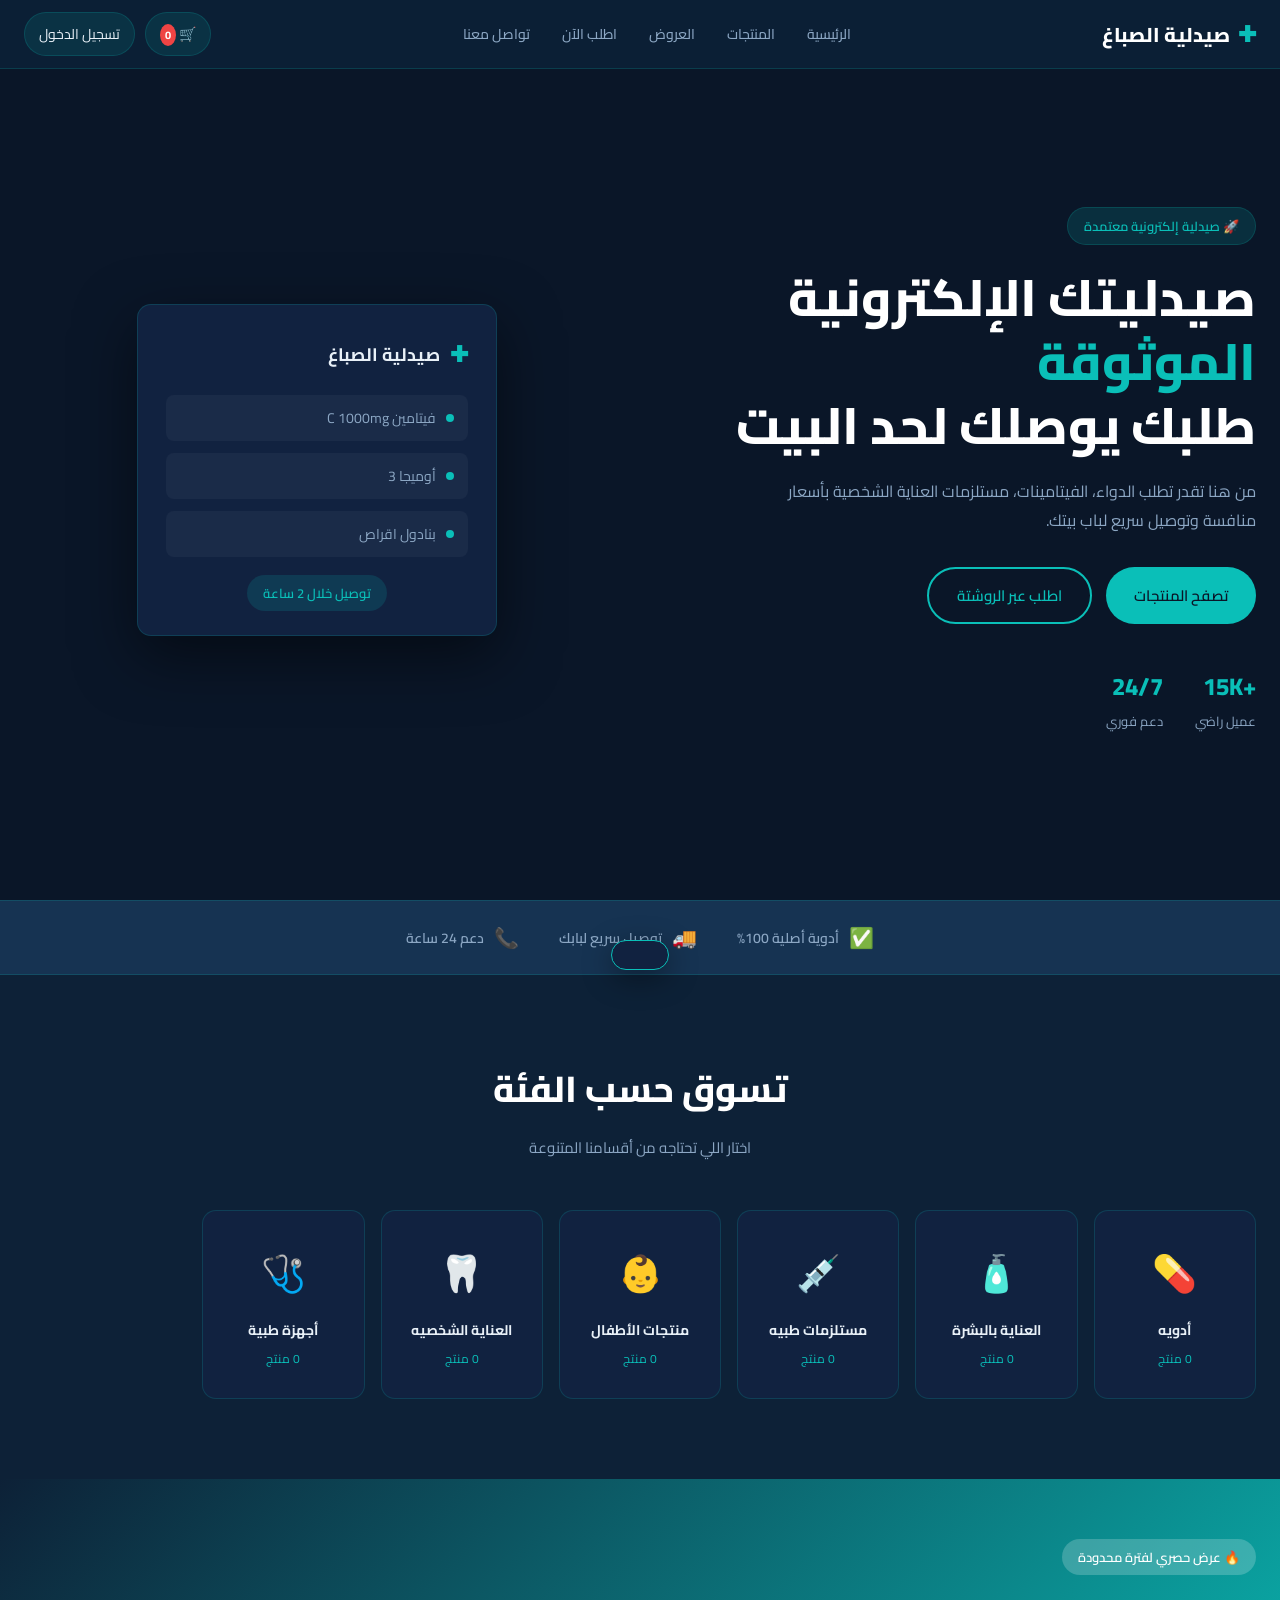
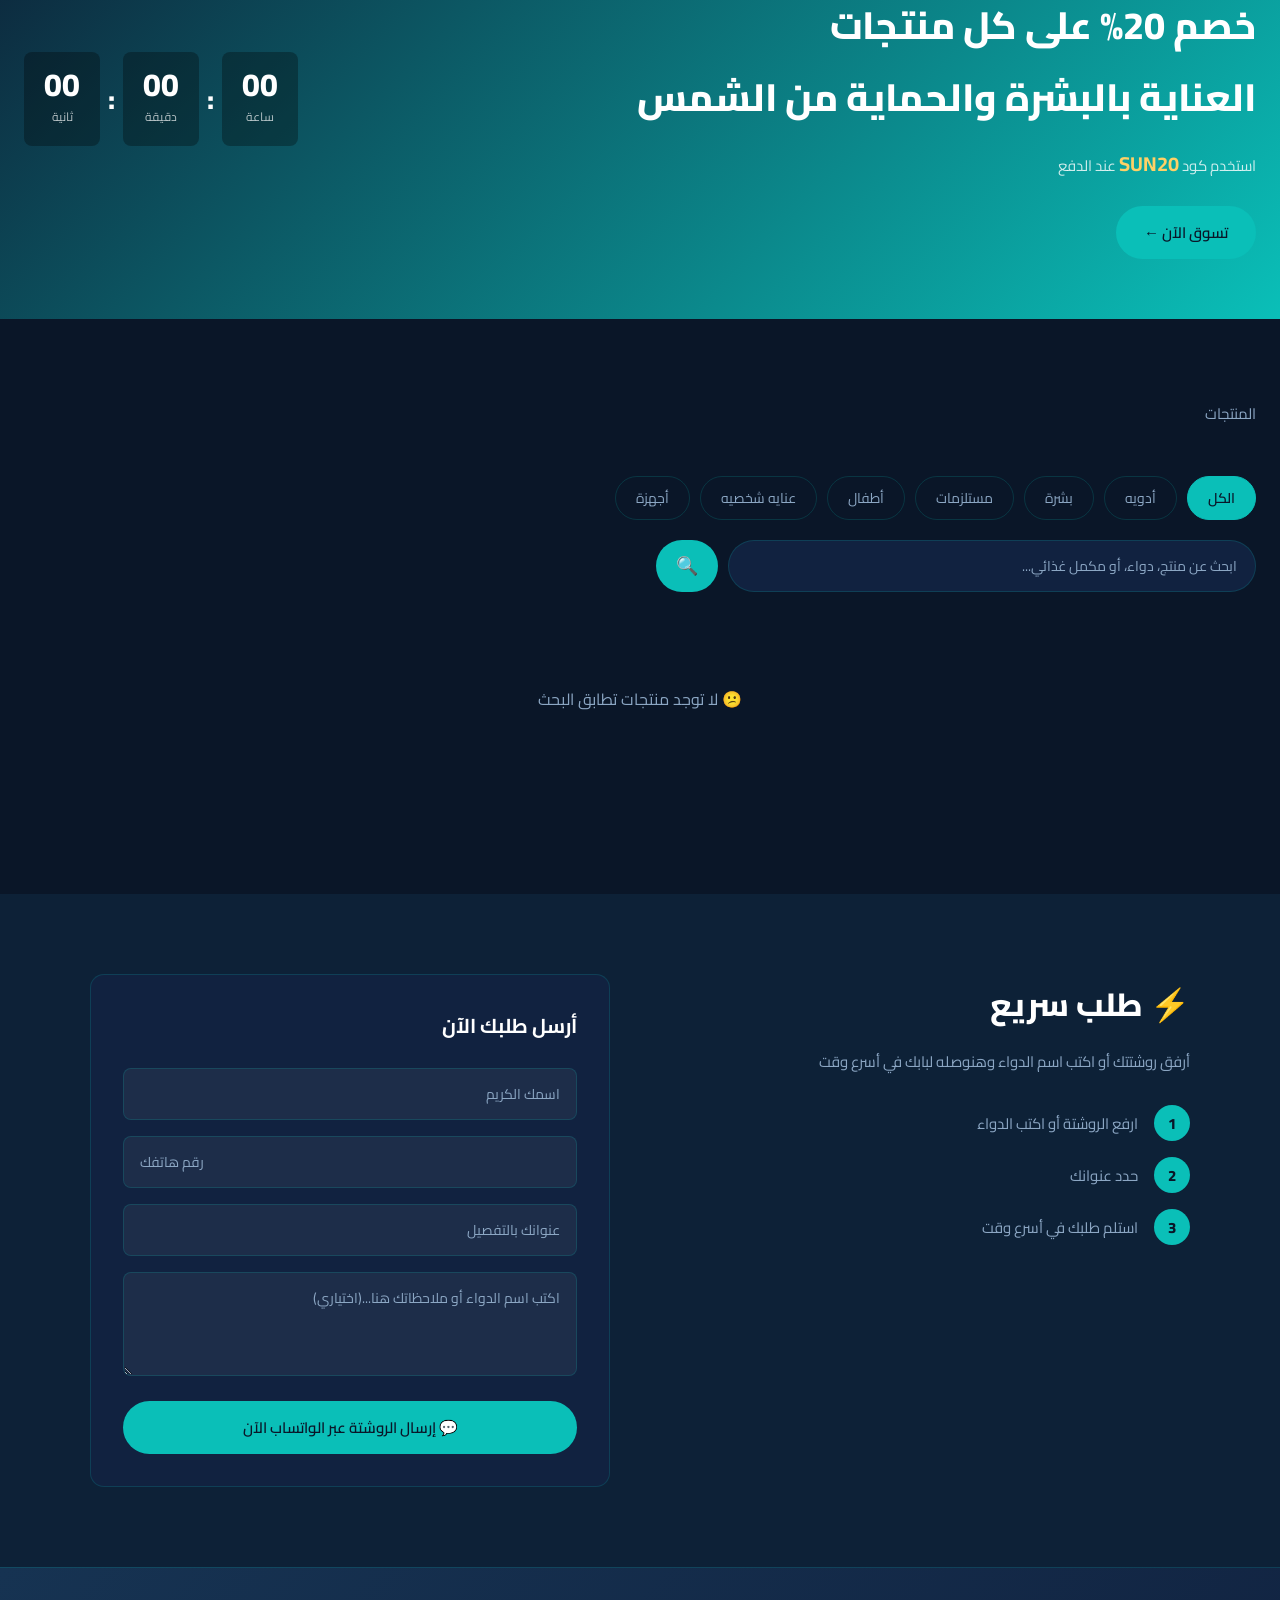
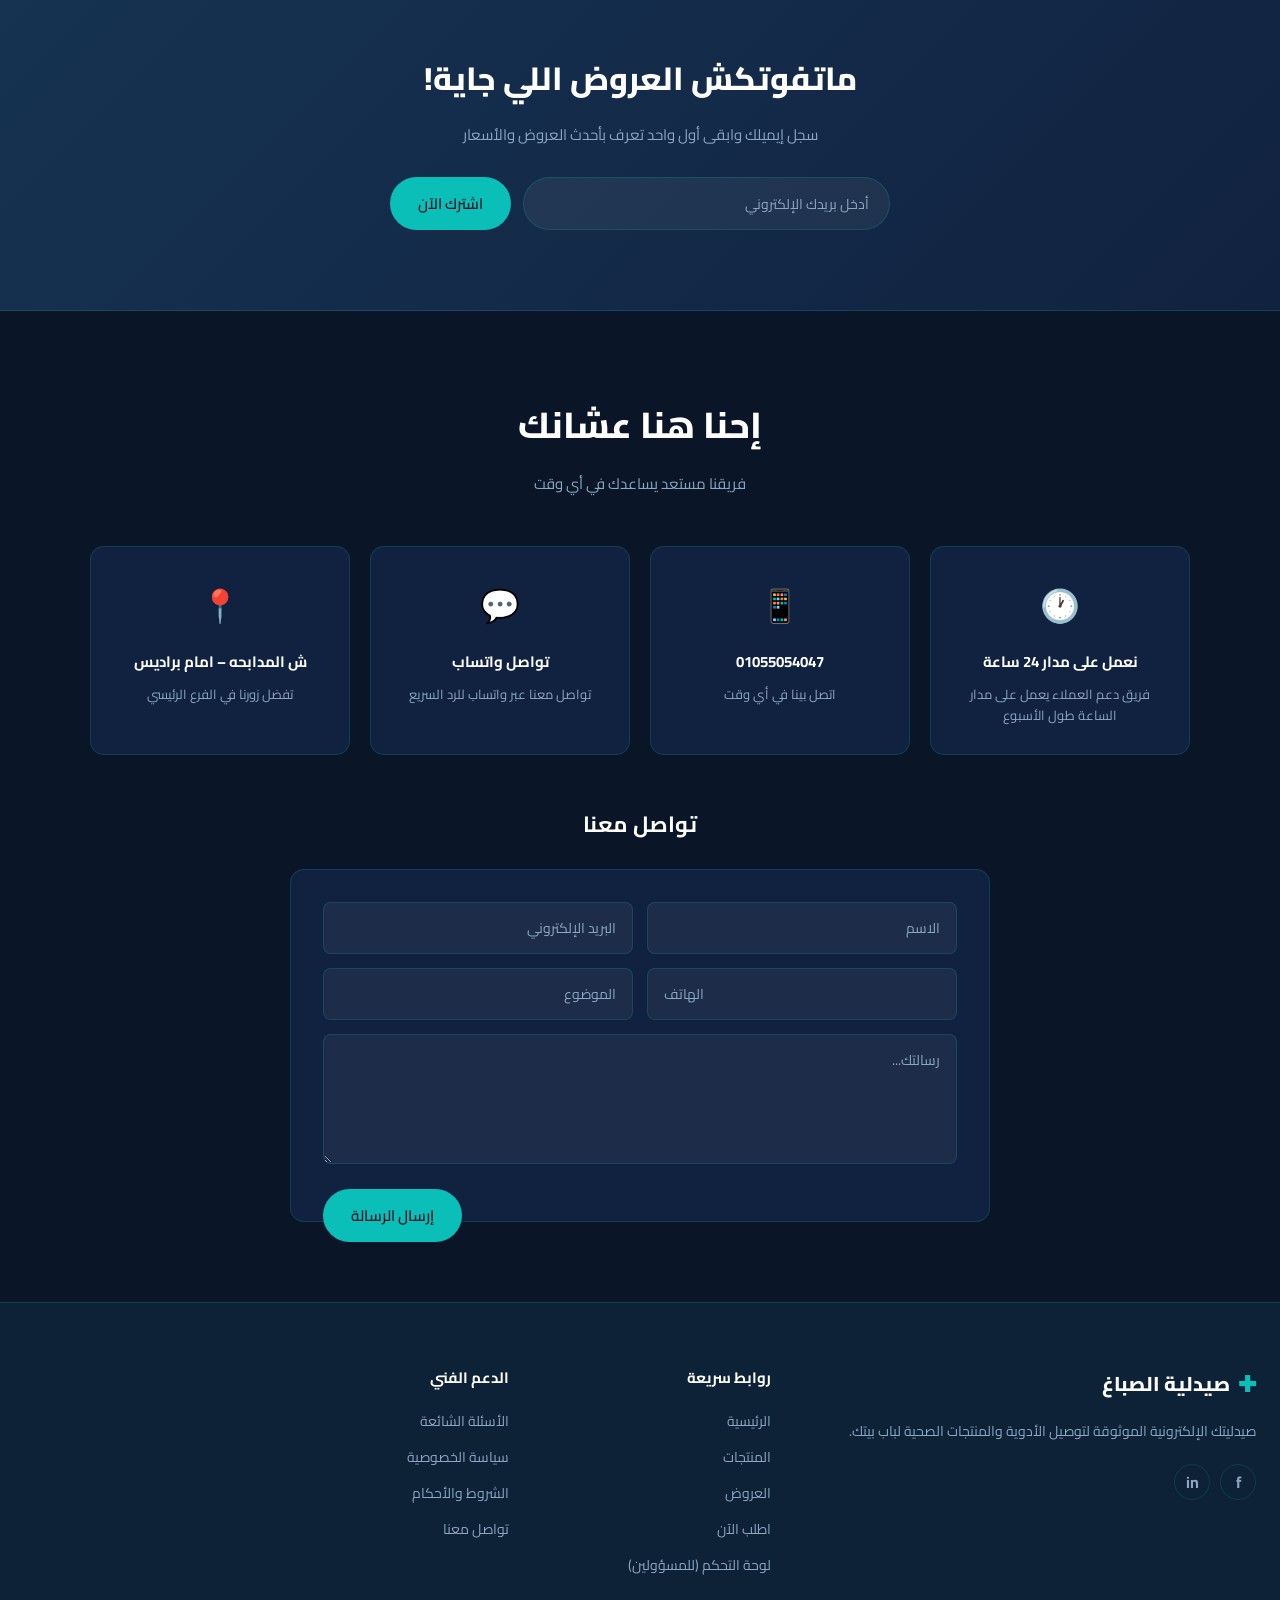
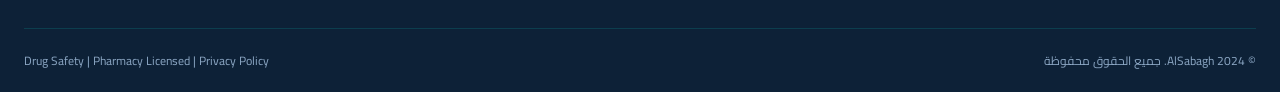
==== commit fc3de8fb: "Update index.html" ====
--- a/index.html
+++ b/index.html
@@ -51,7 +51,6 @@
     </div>
     <div class="hero-stats">
       <div class="stat"><strong>+15K</strong><span>عميل راضي</span></div>
-      <div class="stat"><strong>+50K</strong><span>منتج متاح</span></div>
       <div class="stat"><strong>24/7</strong><span>دعم فوري</span></div>
     </div>
   </div>
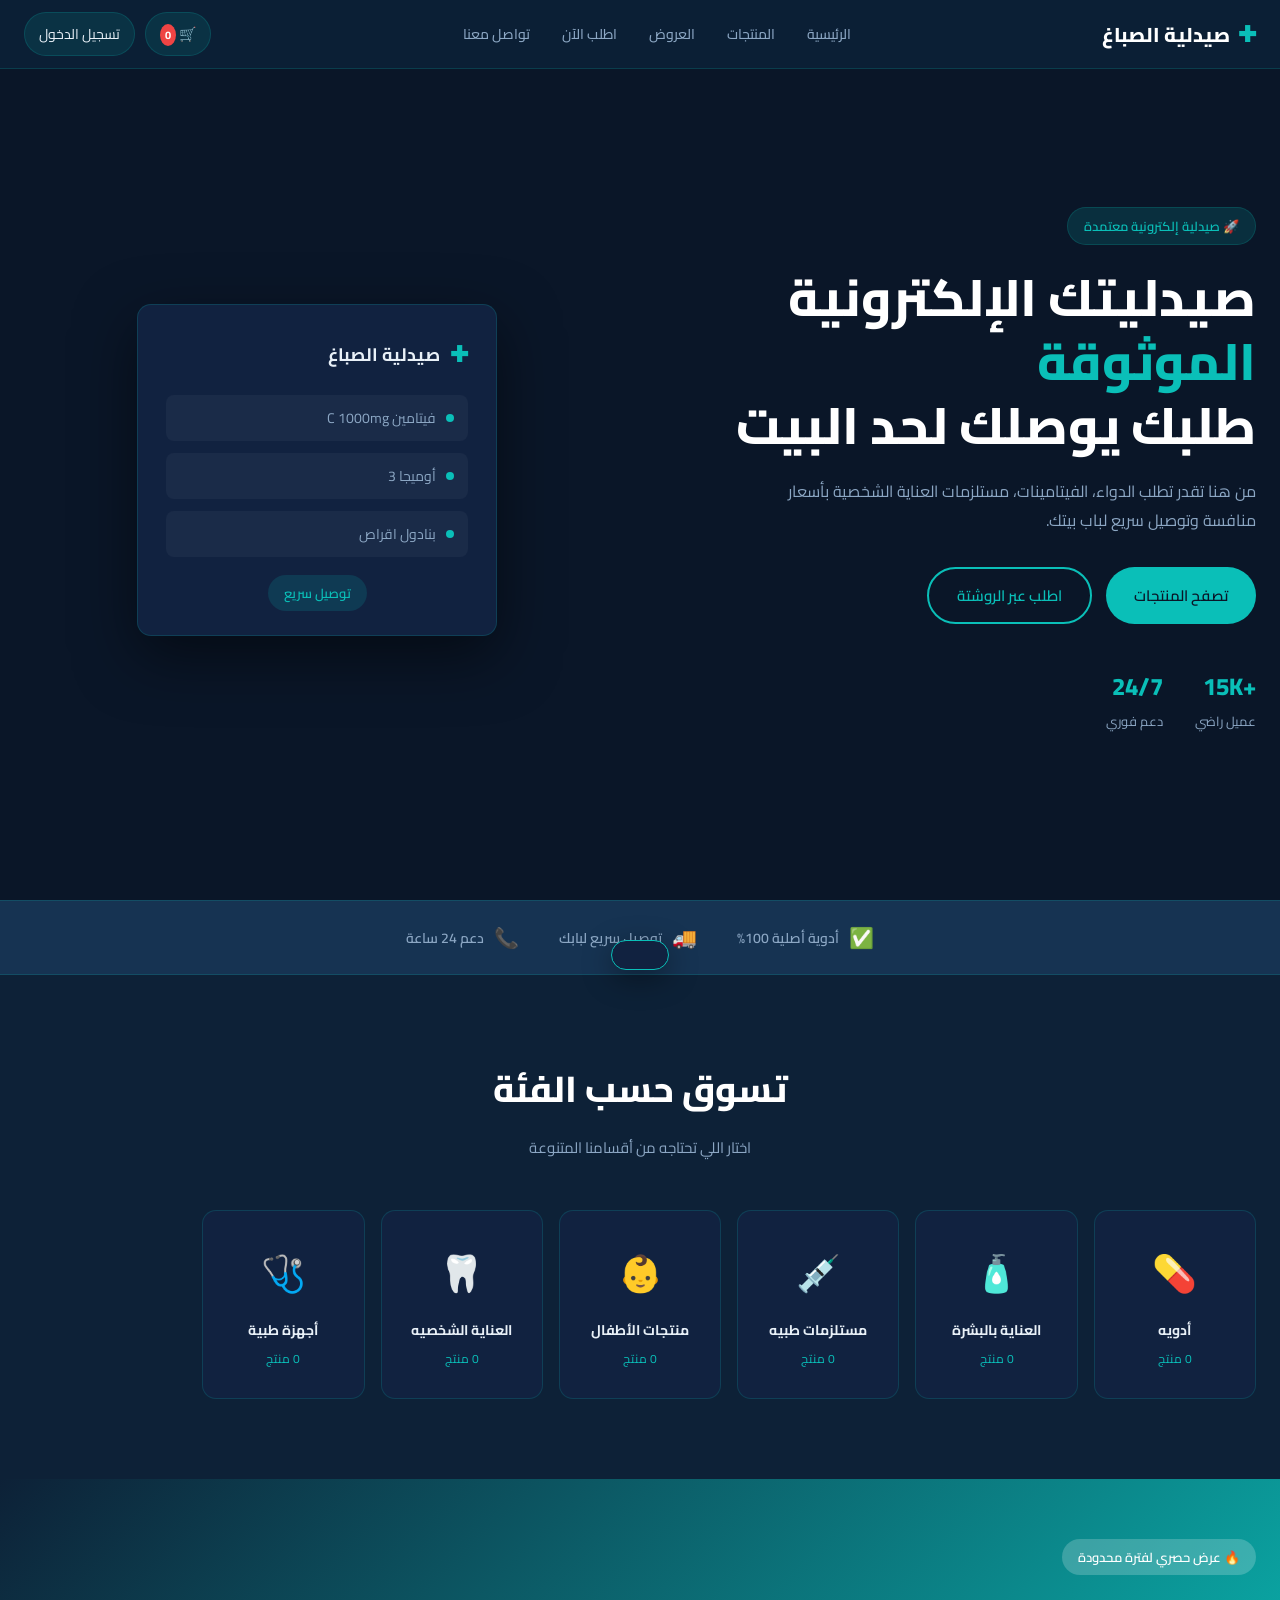
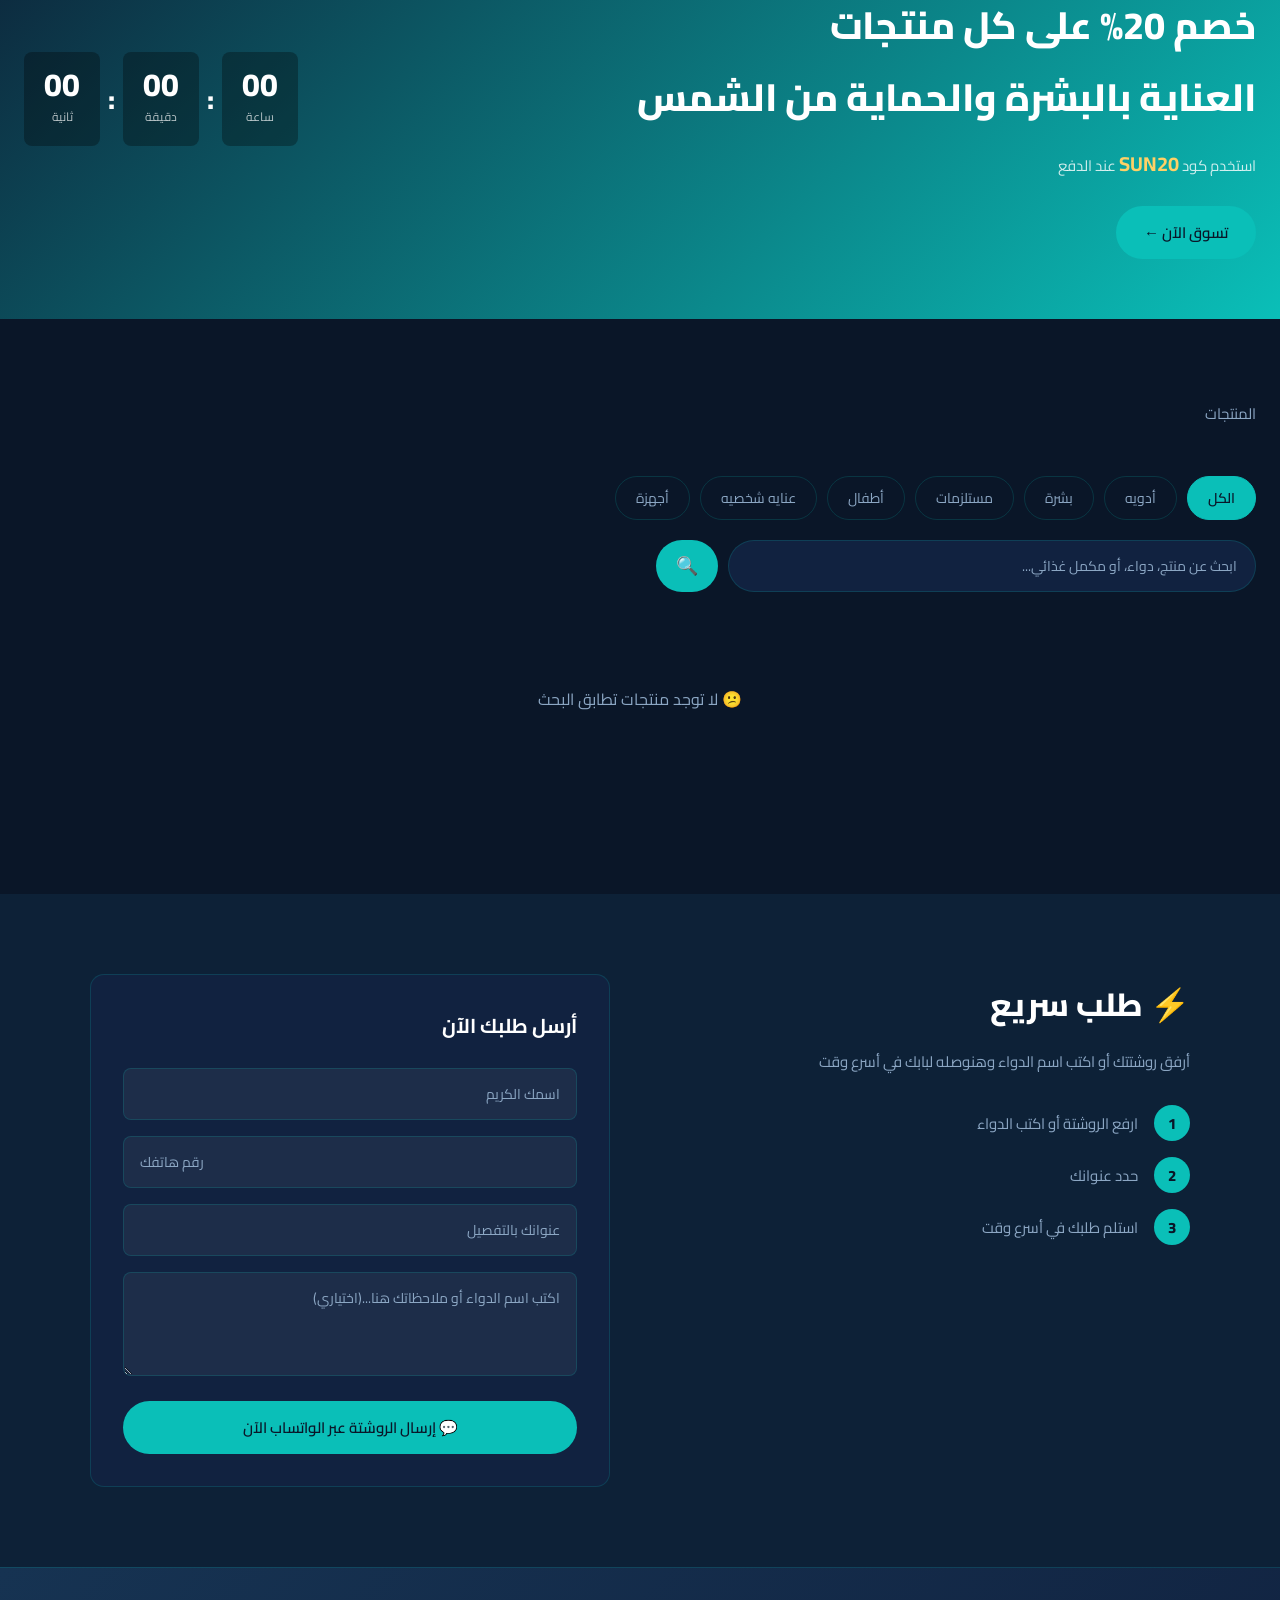
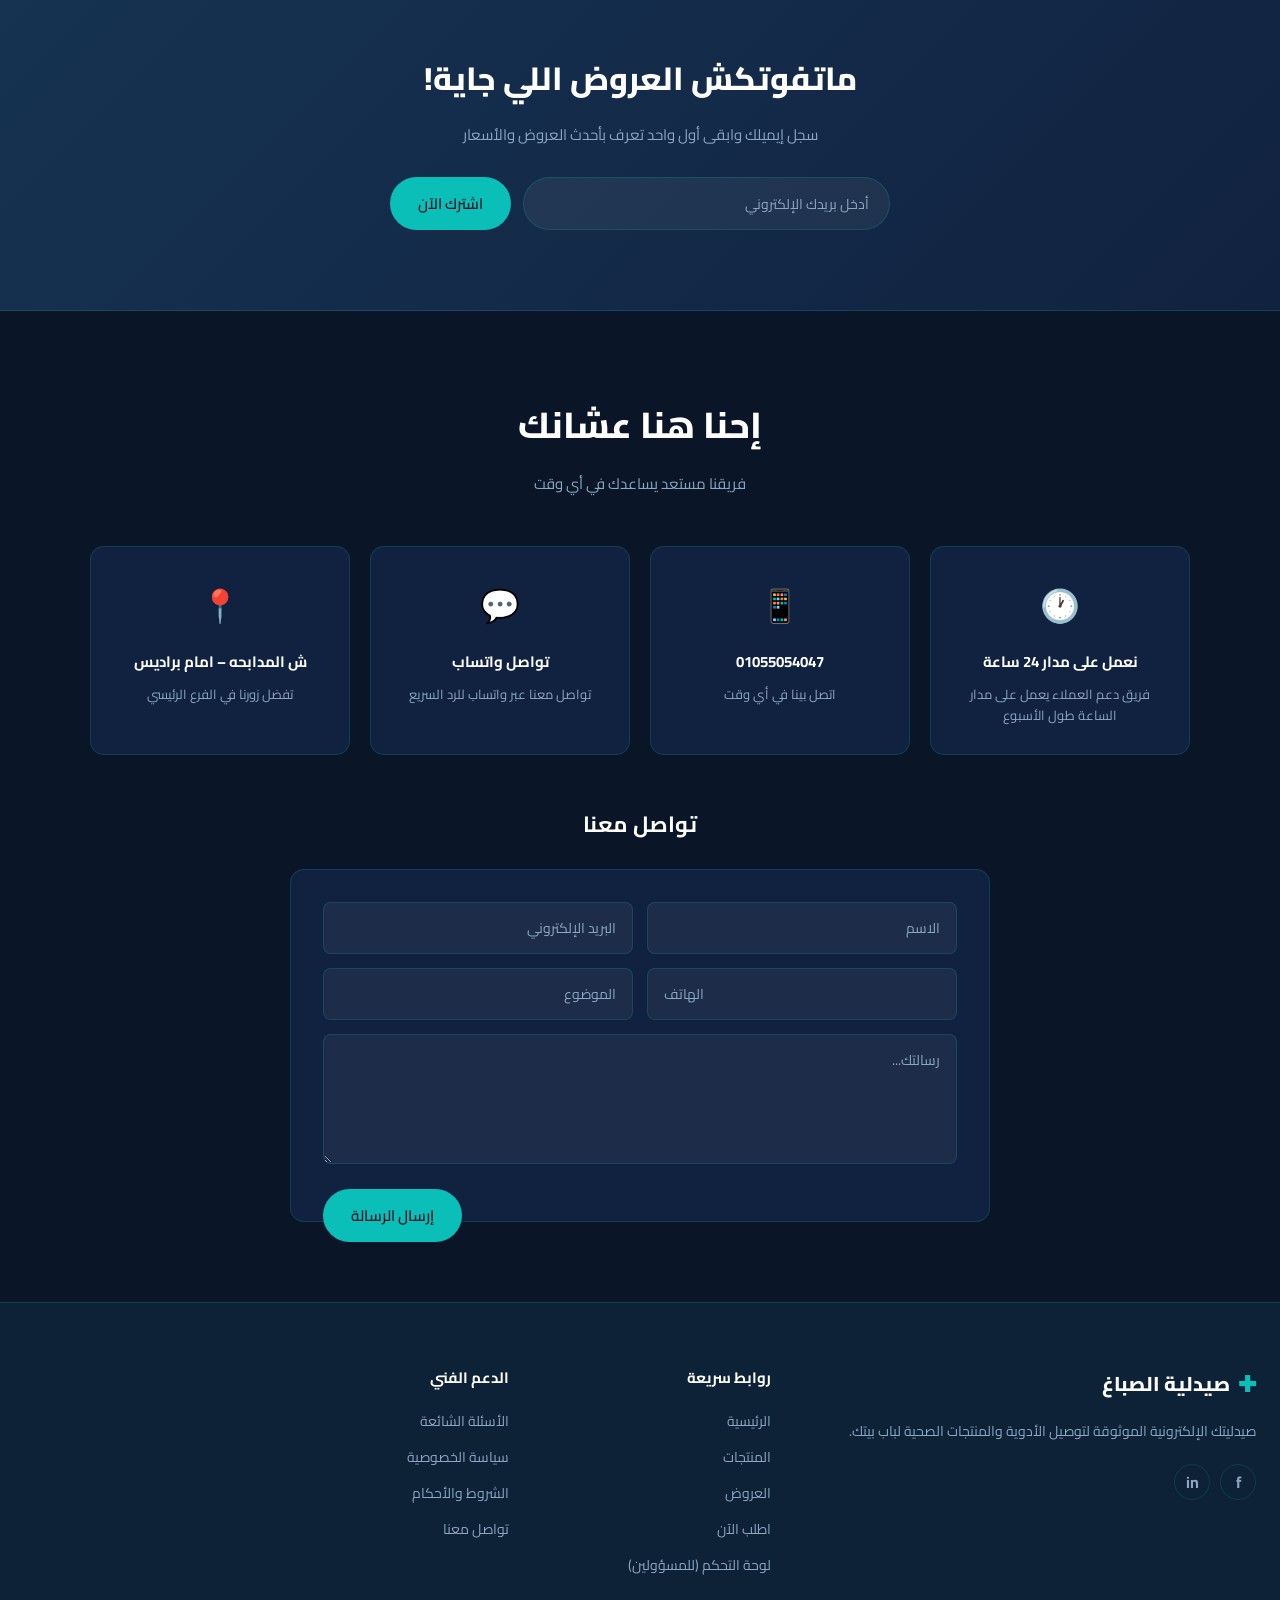
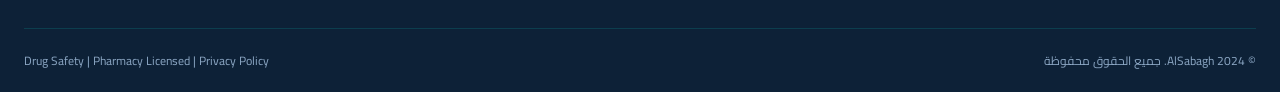
==== commit c5d07d50: "Update index.html" ====
--- a/index.html
+++ b/index.html
@@ -65,7 +65,7 @@
         <div class="card-item"><span class="dot teal"></span>بنادول اقراص</div>
       </div>
       <div class="hero-card-footer">
-        <span class="badge-pill">توصيل خلال 2 ساعة</span>
+        <span class="badge-pill">توصيل سريع</span>
       </div>
     </div>
   </div>
